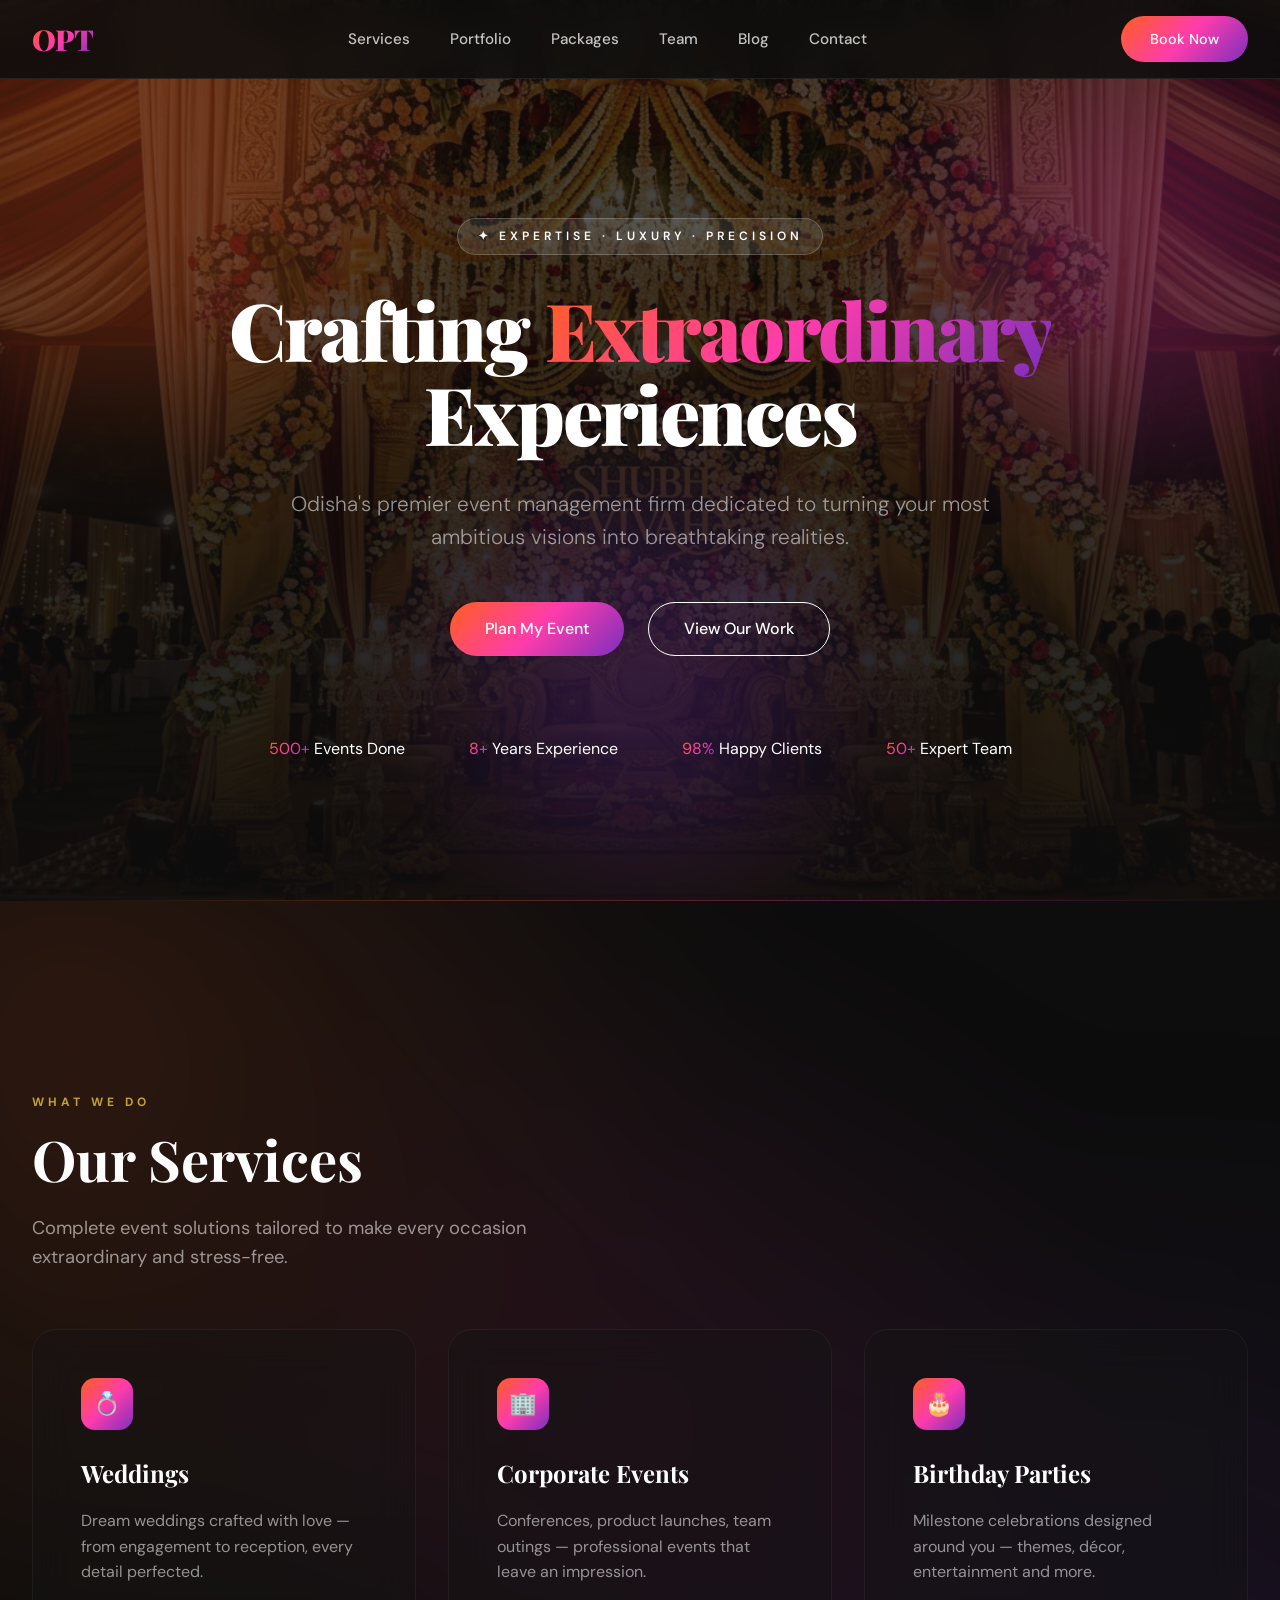
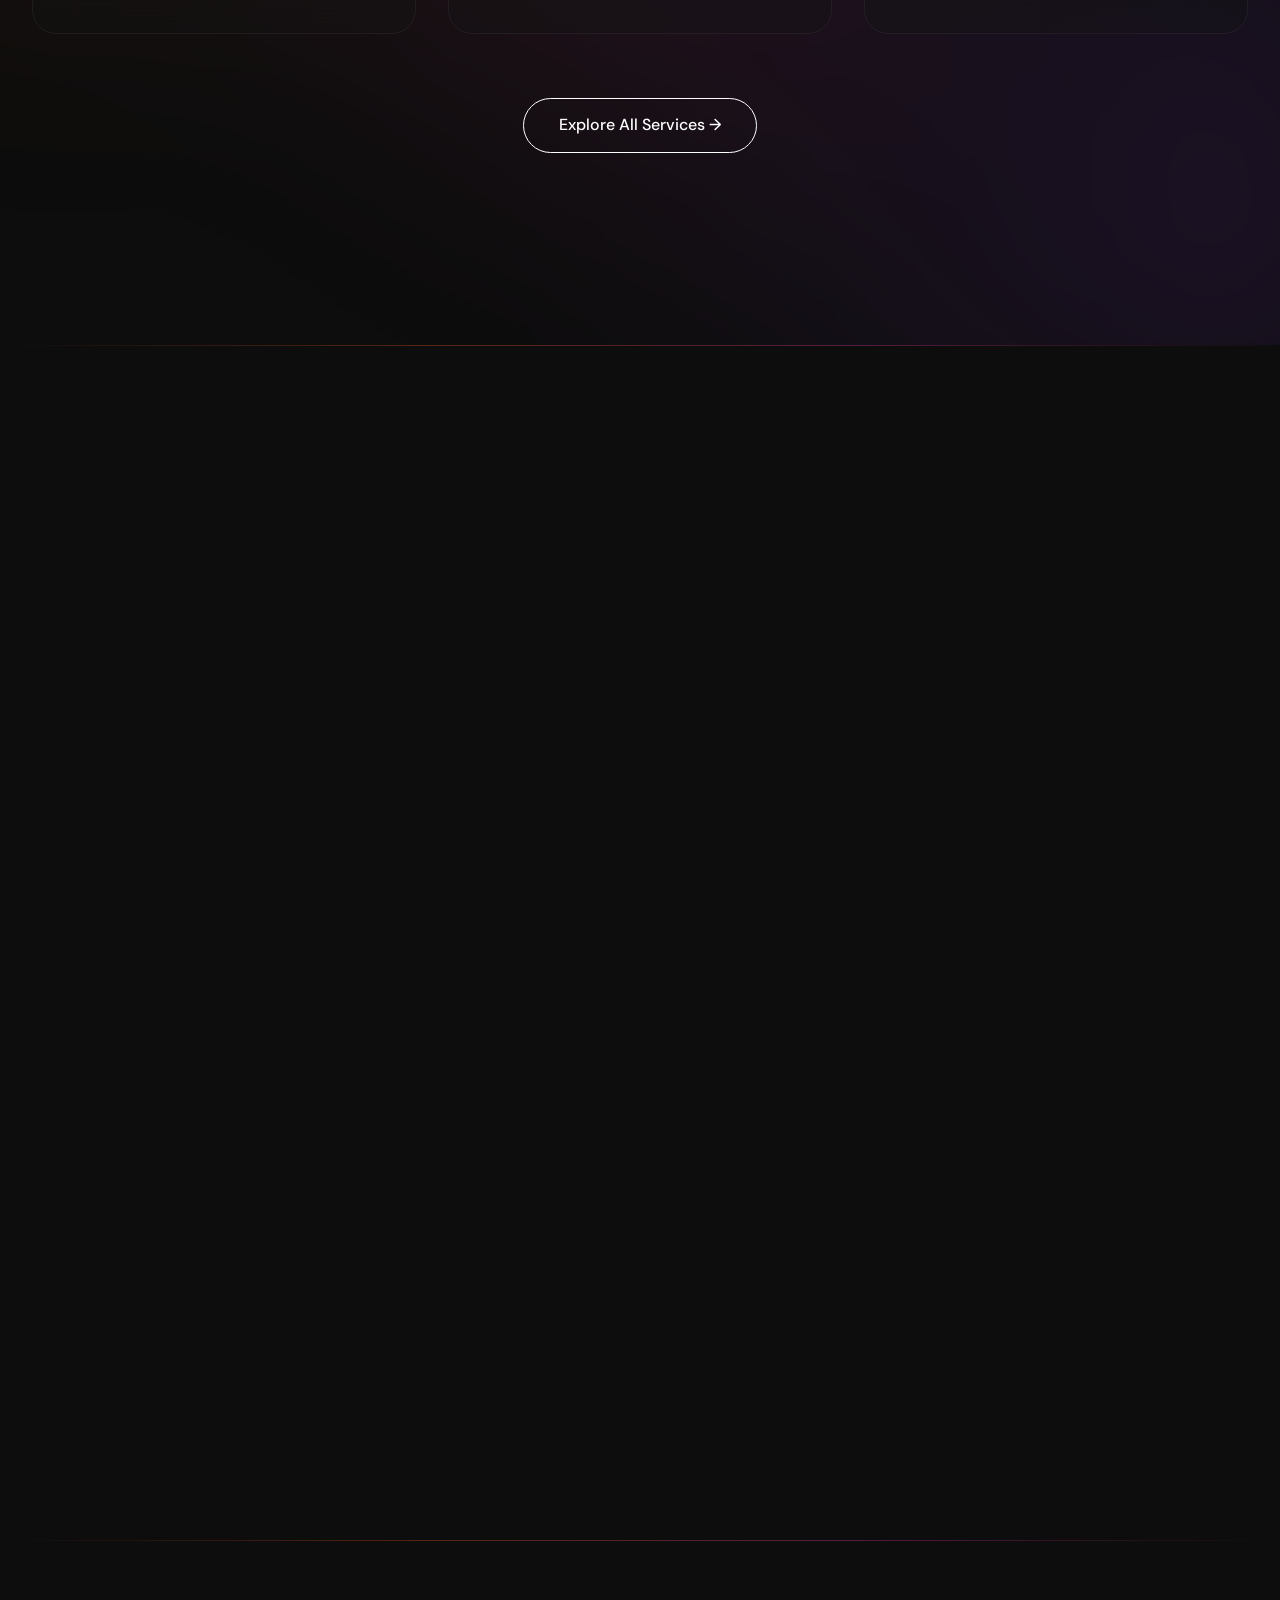
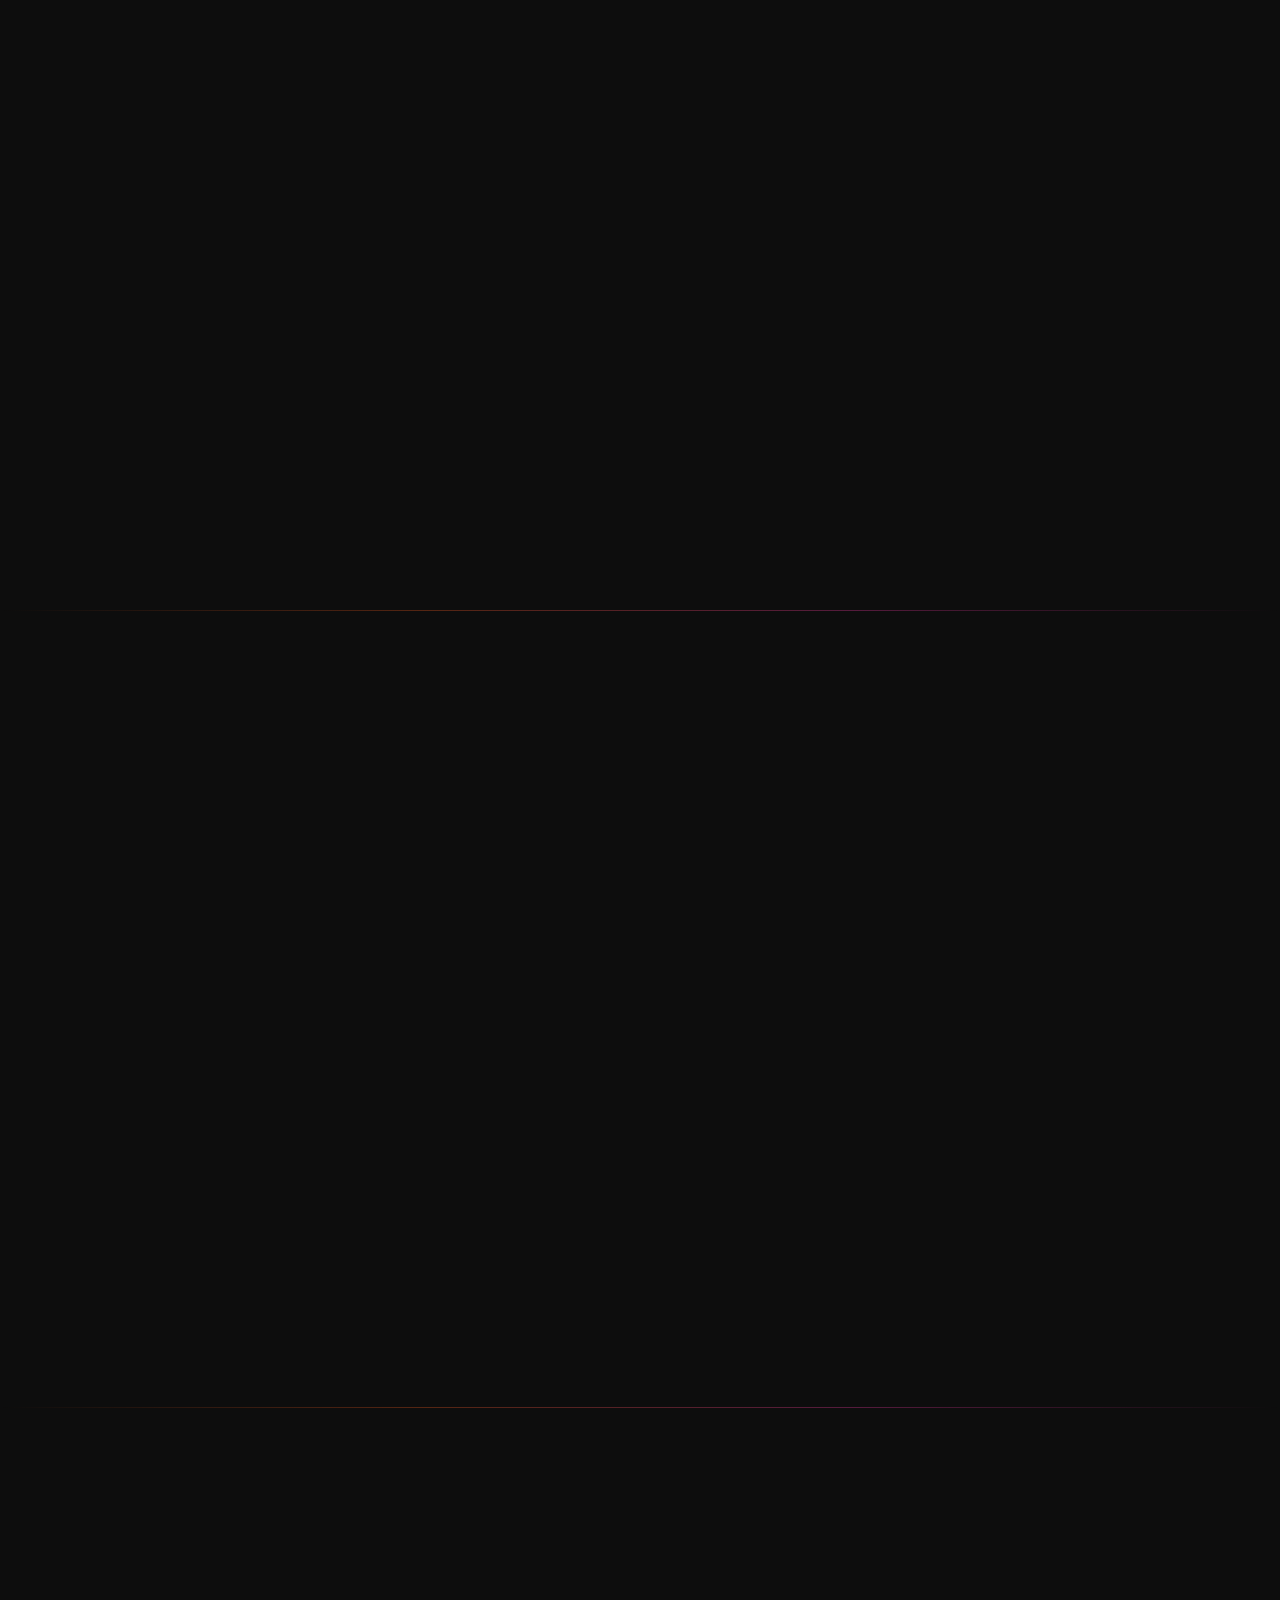
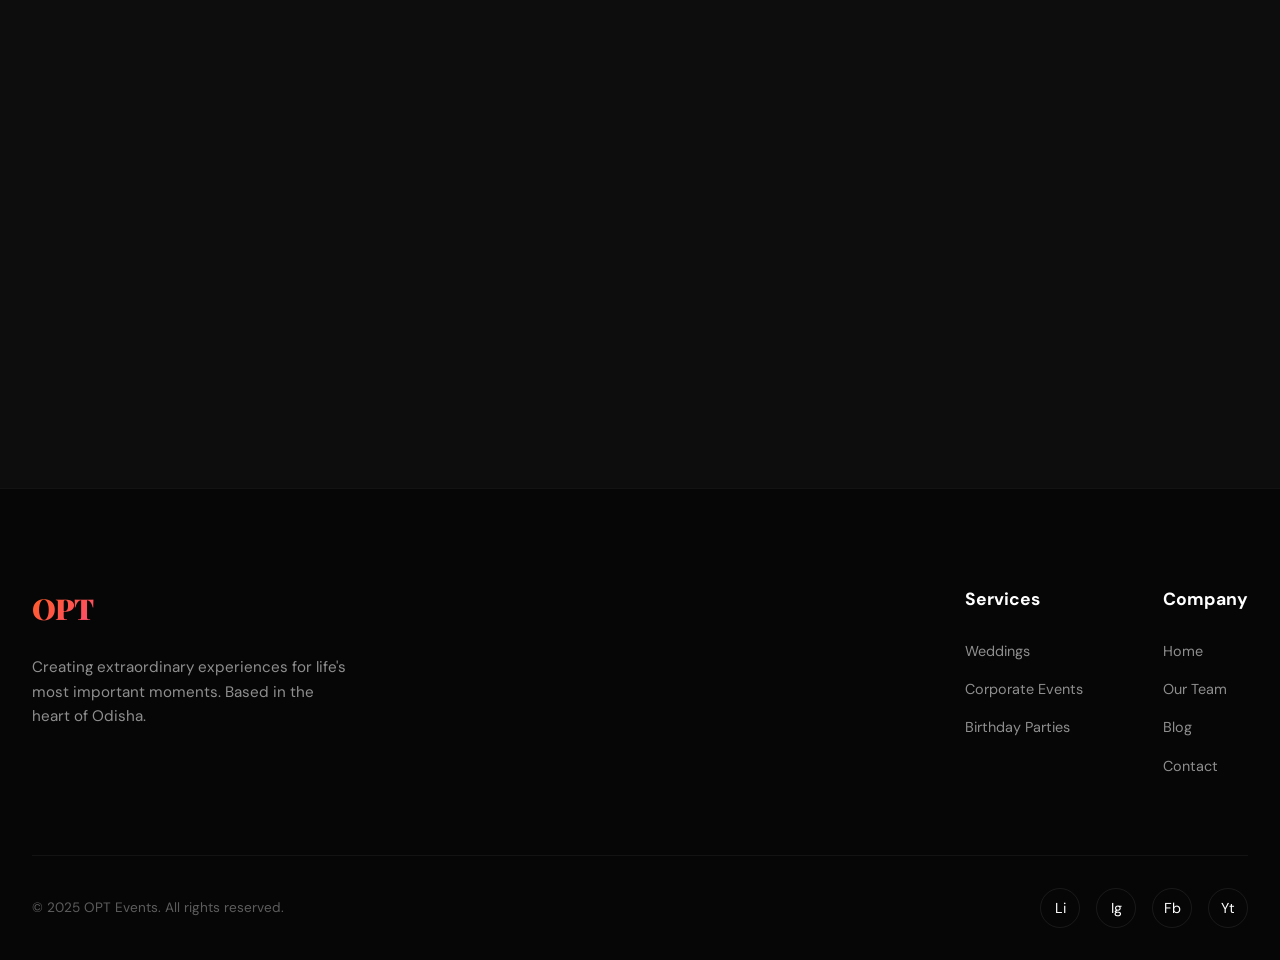
==== index.html @ 8e9a07b1 "style: clean up mobile hero background by removing blobs and heavy overlays" ====
<!DOCTYPE html>
<html lang="en">
<head>
    <meta charset="UTF-8">
    <meta name="viewport" content="width=device-width, initial-scale=1.0">
    <title>OPT Events | Odisha's Premier Event Management Company</title>
    <meta name="description" content="OPT Events - We Create Unforgettable Moments. Premium event planning and management services in Bhubaneswar, Odisha for Weddings, Corporate Events, Birthdays, and more.">
    
    <!-- Google Fonts -->
    <link rel="preconnect" href="https://fonts.googleapis.com">
    <link rel="preconnect" href="https://fonts.gstatic.com" crossorigin>
    <link href="https://fonts.googleapis.com/css2?family=DM+Sans:ital,opsz,wght@0,9..40,300;0,9..40,400;0,9..40,500;0,9..40,600;1,9..40,400&family=Playfair+Display:ital,wght@0,700;0,900;1,700&display=swap" rel="stylesheet">
    
    <!-- Global Styles -->
    <link rel="stylesheet" href="style.css?v=5">
</head>
<body>

    <!-- STICKY NAVIGATION -->
    <nav id="navbar">
        <div class="container">
            <a href="index.html" class="logo gradient-text">OPT</a>
            <ul class="nav-links">
                <li><a href="services.html">Services</a></li>
                <li><a href="portfolio.html">Portfolio</a></li>
                <li><a href="packages.html">Packages</a></li>
                <li><a href="#team">Team</a></li>
                <li><a href="blog.html">Blog</a></li>
                <li><a href="contact.html">Contact</a></li>
            </ul>
            <a href="contact.html" class="btn btn-primary nav-btn-desktop" style="padding: 0.7rem 1.8rem; font-size: 0.9rem;">Book Now</a>
            <button class="mobile-menu-btn" aria-label="Toggle Menu">
                <span></span>
                <span></span>
                <span></span>
            </button>
        </div>
    </nav>

    <!-- HERO SECTION -->
    <section id="hero">
        <!-- Luxury CSS Crossfade Slides -->
        <div class="hero-slides">
            <div class="slide slide-1 active"></div>
            <div class="slide slide-2"></div>
            <div class="slide slide-3"></div>
            <div class="slide slide-4"></div>
        </div>

        <div class="hero-blobs">
            <div class="blob blob-1"></div>
            <div class="blob blob-2"></div>
            <div class="blob blob-3"></div>
        </div>
        <div class="container" style="position: relative; z-index: 5;">
            <div class="hero-content">
                <span class="hero-badge" style="letter-spacing: 4px;">✦ EXPERTISE · LUXURY · PRECISION</span>
                <h1 style="font-size: clamp(3rem, 8vw, 5rem); letter-spacing: -2px;">Crafting <span class="gradient-text">Extraordinary</span> Experiences</h1>
                <p style="font-size: 1.3rem; max-width: 700px;">Odisha's premier event management firm dedicated to turning your most ambitious visions into breathtaking realities.</p>
                <div class="hero-btns">
                    <a href="contact.html" class="btn btn-primary">Plan My Event</a>
                    <a href="portfolio.html" class="btn btn-outline">View Our Work</a>
                </div>
                <div class="stats-grid">
                    <div class="stat-item">
                        <span class="stat-num gradient-text">500+</span>
                        <span class="stat-label">Events Done</span>
                    </div>
                    <div class="stat-item">
                        <span class="stat-num gradient-text">8+</span>
                        <span class="stat-label">Years Experience</span>
                    </div>
                    <div class="stat-item">
                        <span class="stat-num gradient-text">98%</span>
                        <span class="stat-label">Happy Clients</span>
                    </div>
                    <div class="stat-item">
                        <span class="stat-num gradient-text">50+</span>
                        <span class="stat-label">Expert Team</span>
                    </div>
                </div>
            </div>
        </div>
    </section>

    <div class="divider"></div>

    <!-- SERVICES SUMMARY -->
    <section id="services">
        <div class="services-motion-bg"></div>
        <div class="container">
            <span class="section-tag">What We Do</span>
            <h2 class="section-title">Our Services</h2>
            <p class="section-desc">Complete event solutions tailored to make every occasion extraordinary and stress-free.</p>
            
            <div class="services-grid">
                <div class="card service-card">
                    <div class="service-icon">💍</div>
                    <h3>Weddings</h3>
                    <p>Dream weddings crafted with love — from engagement to reception, every detail perfected.</p>
                </div>
                <div class="card service-card">
                    <div class="service-icon">🏢</div>
                    <h3>Corporate Events</h3>
                    <p>Conferences, product launches, team outings — professional events that leave an impression.</p>
                </div>
                <div class="card service-card">
                    <div class="service-icon">🎂</div>
                    <h3>Birthday Parties</h3>
                    <p>Milestone celebrations designed around you — themes, décor, entertainment and more.</p>
                </div>
            </div>
            <div style="text-align: center; margin-top: 4rem;">
                <a href="services.html" class="btn btn-outline">Explore All Services →</a>
            </div>
        </div>
    </section>

    <div class="divider"></div>

    <!-- PORTFOLIO SUMMARY -->
    <section id="portfolio">
        <div class="container">
            <span class="section-tag">Our Work</span>
            <h2 class="section-title">Recent Events</h2>
            <p class="section-desc">A glimpse into the extraordinary experiences we've created for our clients across Odisha.</p>

            <div class="portfolio-grid">
                <div class="portfolio-card wide p-orange">
                    <div class="portfolio-bg"></div>
                    <span class="portfolio-label">The Sharma Wedding · Bhubaneswar</span>
                </div>
                <div class="portfolio-card p-purple">
                    <div class="portfolio-bg"></div>
                    <span class="portfolio-label">TechSummit 2024</span>
                </div>
                <div class="portfolio-card p-yellow">
                    <div class="portfolio-bg"></div>
                    <span class="portfolio-label">Royal 50th Birthday</span>
                </div>
            </div>
            <div style="text-align: center; margin-top: 4rem;">
                <a href="portfolio.html" class="btn btn-outline">View Full Gallery →</a>
            </div>
        </div>
    </section>

    <div class="divider"></div>

    <!-- TESTIMONIALS SECTION -->
    <section id="testimonials">
        <div class="container">
            <span class="section-tag">Happy Clients</span>
            <h2 class="section-title">What They Say</h2>
            
            <div class="testimonials-grid">
                <div class="card">
                    <div class="stars">★★★★★</div>
                    <p class="quote">"OPT Events made our wedding absolutely magical! Every detail was perfect. The team went above and beyond."</p>
                    <div class="author-box">
                        <div class="avatar" style="background: linear-gradient(135deg, #FF5F1F, #FF3CAC);">PS</div>
                        <div class="author-info">
                            <h4>Priya Sharma</h4>
                            <span>Wedding · Bhubaneswar</span>
                        </div>
                    </div>
                </div>
                <div class="card">
                    <div class="stars">★★★★★</div>
                    <p class="quote">"Our annual corporate conference was flawlessly managed. 500+ delegates, zero glitches. Highly professional."</p>
                    <div class="author-box">
                        <div class="avatar" style="background: linear-gradient(135deg, #7B2FBE, #FF3CAC);">RK</div>
                        <div class="author-info">
                            <h4>Rajesh Kumar</h4>
                            <span>Corporate Event · Cuttack</span>
                        </div>
                    </div>
                </div>
            </div>
        </div>
    </section>

    <div class="divider"></div>

    <!-- TEAM SECTION -->
    <section id="team">
        <div class="container">
            <span class="section-tag">Our People</span>
            <h2 class="section-title">Meet the Team</h2>
            
            <div class="team-grid">
                <div class="card team-card">
                    <img src="kamalakanta.jpg" class="team-avatar-img" alt="Kamalakanta Swain">
                    <h3>Kamalakanta Swain</h3>
                    <span class="team-role">Founder & CEO</span>
                    <p class="team-bio">Leading the vision of crafting legendary events across Odisha with unparalleled passion.</p>
                </div>
                <div class="card team-card">
                    <img src="basudev.jpg" class="team-avatar-img" alt="Basudev Swain">
                    <h3>Basudev Swain</h3>
                    <span class="team-role">Creative Director</span>
                    <p class="team-bio">Award-winning designer with a flair for transforming ordinary spaces into magnificent dreamscapes.</p>
                </div>
                <div class="card team-card">
                    <img src="prasant.jpg" class="team-avatar-img" alt="Prasant Kumar Sahoo">
                    <h3>Prasant Kumar Sahoo</h3>
                    <span class="team-role">Social Media Manager</span>
                    <p class="team-bio">Digital storyteller shaping brand identity and connecting audiences through engaging digital campaigns.</p>
                </div>
            </div>
        </div>
    </section>

    <div class="divider"></div>

    <!-- CONTACT SECTION -->
    <section id="contact">
        <div class="container">
            <div class="contact-layout">
                <div class="contact-text-col">
                    <span class="section-tag">Let's Talk</span>
                    <h2 class="section-title">Ready to Plan Your <span class="gradient-text">Dream Event?</span></h2>
                    <p class="section-desc">Tell us about your vision and we'll make it a reality. Get a free consultation today.</p>
                    
                    <div class="contact-info-list">
                        <div class="contact-item">
                            <div class="icon-box">📞</div>
                            <div class="contact-text">
                                <h5>Phone</h5>
                                <p>+91 98765 43210</p>
                            </div>
                        </div>
                        <div class="contact-item">
                            <div class="icon-box">✉️</div>
                            <div class="contact-text">
                                <h5>Email</h5>
                                <p>hello@optevents.in</p>
                            </div>
                        </div>
                    </div>
                </div>

                <div class="contact-form-col">
                    <form class="contact-form" id="mainContactForm">
                        <div class="form-row">
                            <div class="form-group">
                                <label>First Name</label>
                                <input type="text" placeholder="John" required>
                            </div>
                            <div class="form-group">
                                <label>Last Name</label>
                                <input type="text" placeholder="Doe" required>
                            </div>
                        </div>
                        <div class="form-group">
                            <label>Email Address</label>
                            <input type="email" placeholder="john@example.com" required>
                        </div>
                        <button type="submit" class="btn btn-primary btn-submit">Send Message →</button>
                    </form>
                </div>
            </div>
        </div>
    </section>

    <!-- FOOTER -->
    <footer>
        <div class="container">
            <div class="footer-top">
                <div class="footer-brand">
                    <a href="index.html" class="logo gradient-text">OPT</a>
                    <p>Creating extraordinary experiences for life's most important moments. Based in the heart of Odisha.</p>
                </div>
                <div class="footer-links-grid">
                    <div class="footer-col">
                        <h4>Services</h4>
                        <ul>
                            <li><a href="services.html">Weddings</a></li>
                            <li><a href="services.html">Corporate Events</a></li>
                            <li><a href="services.html">Birthday Parties</a></li>
                        </ul>
                    </div>
                    <div class="footer-col">
                        <h4>Company</h4>
                        <ul>
                            <li><a href="index.html">Home</a></li>
                            <li><a href="#team">Our Team</a></li>
                            <li><a href="blog.html">Blog</a></li>
                            <li><a href="contact.html">Contact</a></li>
                        </ul>
                    </div>
                </div>
            </div>
            <div class="footer-bottom">
                <p class="copyright">© 2025 OPT Events. All rights reserved.</p>
                <div class="social-links">
                    <a href="#" class="social-btn">Li</a>
                    <a href="#" class="social-btn">Ig</a>
                    <a href="#" class="social-btn">Fb</a>
                    <a href="#" class="social-btn">Yt</a>
                </div>
            </div>
        </div>
    </footer>

    <!-- CUSTOM CURSOR -->
    <div id="cursor"></div>
    <div id="cursor-follower"></div>

    <a href="contact.html" class="mobile-floating-cta">Book Now</a>

    <!-- Scripts -->
    <script src="nav.js?v=4"></script>
</body>
</html>
---- style.css ----
/* --- DESIGN SYSTEM & CSS VARIABLES --- */
:root {
    --primary-gradient: linear-gradient(135deg, #FF5F1F, #FF3CAC, #7B2FBE);
    --bg-dark: #0D0D0D;
    --surface-1: #111111;
    --surface-2: #0A0A0A;
    --surface-3: #161616;
    --text-primary: #FFFFFF;
    --text-muted: rgba(255, 255, 255, 0.55);
    --text-dim: rgba(255, 255, 255, 0.35);
    --accent-yellow: #FFD000;
    --accent-orange: #FF5F1F;
    --border-subtle: rgba(255, 255, 255, 0.08);
    --nav-bg: rgba(13, 13, 13, 0.85);
    --transition-smooth: all 0.4s cubic-bezier(0.165, 0.84, 0.44, 1);
    --glow-shadow: 0 12px 30px rgba(255, 95, 31, 0.4);
    --luxury-gold: #D4AF37;
}

/* --- LUXURY CURSOR --- */
#cursor {
    width: 20px;
    height: 20px;
    background: white;
    border-radius: 50%;
    position: fixed;
    pointer-events: none;
    z-index: 9999;
    mix-blend-mode: difference;
    transition: transform 0.1s ease;
    display: none;
}

#cursor-follower {
    width: 40px;
    height: 40px;
    border: 1px solid rgba(255, 255, 255, 0.3);
    border-radius: 50%;
    position: fixed;
    pointer-events: none;
    z-index: 9998;
    transition: transform 0.15s ease, width 0.3s ease, height 0.3s ease;
    display: none;
}

@media (hover: hover) {
    #cursor, #cursor-follower { display: block; }
}

/* --- GLOBAL STYLES --- */
* {
    margin: 0;
    padding: 0;
    box-sizing: border-box;
}

html {
    scroll-behavior: smooth;
    font-size: 16px;
    color-scheme: dark;
}

body {
    background-color: var(--bg-dark);
    color: var(--text-primary);
    font-family: 'DM Sans', sans-serif;
    font-weight: 400;
    line-height: 1.6;
    overflow-x: hidden;
    -webkit-font-smoothing: antialiased;
}

h1, h2, h3, h4, .logo {
    font-family: 'Playfair Display', serif;
    font-weight: 700;
}

a {
    text-decoration: none;
    color: inherit;
    transition: var(--transition-smooth);
}

ul {
    list-style: none;
}

button, .btn {
    cursor: pointer;
    border: none;
    outline: none;
    font-family: 'DM Sans', sans-serif;
    font-weight: 500;
    transition: var(--transition-smooth);
    display: inline-flex;
    align-items: center;
    justify-content: center;
}

.container {
    max-width: 1280px;
    margin: 0 auto;
    padding: 0 2rem;
}

/* --- REUSABLE COMPONENTS --- */
.gradient-text {
    background: var(--primary-gradient);
    -webkit-background-clip: text;
    -webkit-text-fill-color: transparent;
    background-clip: text;
}

.btn-primary {
    background: var(--primary-gradient);
    color: white;
    padding: 0.85rem 2.2rem;
    border-radius: 50px;
    font-size: 1rem;
}

.btn-primary:hover {
    transform: translateY(-3px);
    box-shadow: var(--glow-shadow);
}

.btn-outline {
    background: transparent;
    color: white;
    border: 1px solid white;
    padding: 0.85rem 2.2rem;
    border-radius: 50px;
    font-size: 1rem;
}

.btn-outline:hover {
    background: white;
    color: black;
}

.section-tag {
    color: var(--luxury-gold);
    text-transform: uppercase;
    font-size: 0.75rem;
    font-weight: 700;
    letter-spacing: 4px;
    display: block;
    margin-bottom: 1rem;
    opacity: 0.9;
}

.section-title {
    font-size: clamp(2.5rem, 5vw, 3.5rem);
    margin-bottom: 1.5rem;
    line-height: 1.1;
}

.section-desc {
    color: var(--text-muted);
    font-size: 1.15rem;
    max-width: 600px;
    margin-bottom: 3.5rem;
}

.card {
    background: rgba(20, 20, 20, 0.4);
    border: 1px solid rgba(255, 255, 255, 0.05);
    border-radius: 24px;
    padding: 3rem;
    backdrop-filter: blur(20px);
    transition: var(--transition-smooth);
    position: relative;
    overflow: hidden;
}

.card::after {
    content: '';
    position: absolute;
    top: 0; left: 0; width: 100%; height: 100%;
    background: linear-gradient(45deg, transparent, rgba(255, 255, 255, 0.03), transparent);
    transform: translateX(-100%);
    transition: 0.8s ease;
}

.card:hover {
    transform: translateY(-12px) scale(1.02);
    border-color: rgba(212, 175, 55, 0.3);
    background: rgba(20, 20, 20, 0.6);
    box-shadow: 0 40px 80px rgba(0,0,0,0.7), 0 0 30px rgba(212, 175, 55, 0.05);
}

.card:hover::after {
    transform: translateX(100%);
}

.divider {
    height: 1px;
    width: 100%;
    background: linear-gradient(90deg, transparent, #FF5F1F, #FF3CAC, transparent);
    opacity: 0.3;
}

/* --- REVEAL ANIMATIONS --- */
.reveal {
    opacity: 0;
    transform: translateY(40px) scale(0.96);
    transition: all 0.5s cubic-bezier(0.22, 1, 0.36, 1);
}

.reveal.active {
    opacity: 1;
    transform: translateY(0) scale(1);
}

.reveal-delay-1 { transition-delay: 0.1s; }
.reveal-delay-2 { transition-delay: 0.2s; }
.reveal-delay-3 { transition-delay: 0.3s; }

/* --- SECTION 1: NAVIGATION --- */
nav {
    position: fixed;
    top: 0;
    left: 0;
    width: 100%;
    z-index: 999;
    background: var(--nav-bg);
    backdrop-filter: blur(12px);
    border-bottom: 1px solid var(--border-subtle);
    padding: 1rem 0;
    transition: transform 0.4s ease;
}

nav.scroll-hide {
    transform: translateY(-100%);
}

nav .container {
    display: flex;
    justify-content: space-between;
    align-items: center;
}

.logo {
    font-size: 1.8rem;
    font-weight: 900;
    letter-spacing: -1px;
}

.nav-links {
    display: flex;
    gap: 2.5rem;
}

.nav-links a {
    color: rgba(255, 255, 255, 0.75);
    font-size: 0.95rem;
    font-weight: 500;
}

.nav-links a:hover {
    color: white;
}

/* --- SECTION 2: HERO --- */
#hero {
    min-height: 100vh;
    display: flex;
    align-items: center;
    justify-content: center;
    text-align: center;
    position: relative;
    padding-top: 5rem;
    overflow: hidden;
    background-color: var(--bg-dark);
}

.hero-slides {
    position: absolute;
    top: 0; left: 0;
    width: 100%; height: 100%;
    z-index: 1;
    overflow: hidden;
}

.hero-slides .slide {
    position: absolute;
    top: 0; left: 0; width: 100%; height: 100%;
    background-size: cover;
    background-position: center;
    opacity: 0;
    visibility: hidden;
    transform: scale(1.15); /* Start slightly zoomed in */
    transition: opacity 2s ease-in-out, transform 8s ease-out, visibility 2s;
}

.hero-slides .slide.active {
    opacity: 1;
    visibility: visible;
    transform: scale(1); /* Smooth slow zoom out */
}

/* Luxury dark overlay to make text pop */
.hero-slides .slide::after {
    content: '';
    position: absolute;
    top: 0; left: 0; width: 100%; height: 100%;
    background: linear-gradient(to bottom, rgba(7, 7, 7, 0.7), rgba(13, 13, 13, 0.95));
}

.slide-1 { background-image: url('wedding_bhubaneswar_1776575552928.png'); }
.slide-2 { background-image: url('corporate_event_1776575571439.png'); }
.slide-3 { background-image: url('birthday_party_1776575636594.png'); }
.slide-4 { background-image: url('concert_odisha_1776575612353.png'); }

.hero-blobs {
    position: absolute;
    top: 0;
    left: 0;
    width: 100%;
    height: 100%;
    z-index: 2;
}

.blob {
    position: absolute;
    border-radius: 50%;
    filter: blur(80px);
    opacity: 0.25;
    animation: float 10s infinite ease-in-out;
}

.blob-1 {
    width: 500px;
    height: 500px;
    background: #FF5F1F;
    top: -10%;
    left: -10%;
    animation-duration: 8s;
}

.blob-2 {
    width: 400px;
    height: 400px;
    background: #FF3CAC;
    top: 5%;
    right: -5%;
    animation-duration: 10s;
}

.blob-3 {
    width: 350px;
    height: 350px;
    background: #7B2FBE;
    bottom: 5%;
    left: 50%;
    transform: translateX(-50%);
    animation-duration: 12s;
    animation-direction: reverse;
}

@keyframes float {
    0%, 100% { transform: translateY(0) scale(1); }
    50% { transform: translateY(-30px) scale(1.05); }
}

.hero-badge {
    display: inline-flex;
    align-items: center;
    padding: 0.5rem 1.2rem;
    background: rgba(255, 255, 255, 0.1);
    border: 1px solid rgba(255, 255, 255, 0.2);
    border-radius: 50px;
    font-size: 0.75rem;
    font-weight: 600;
    letter-spacing: 1px;
    text-transform: uppercase;
    margin-bottom: 2rem;
}

.hero-content h1 {
    font-size: clamp(3rem, 8vw, 6rem);
    font-weight: 900;
    line-height: 1.05;
    margin-bottom: 2rem;
}

.hero-content p {
    font-size: 1.25rem;
    color: var(--text-muted);
    max-width: 700px;
    margin: 0 auto 3rem;
    font-weight: 300;
}

.hero-btns {
    display: flex;
    gap: 1.5rem;
    justify-content: center;
    margin-bottom: 5rem;
}

.stats-grid {
    display: flex;
    justify-content: center;
    gap: 4rem;
    flex-wrap: wrap;
}

/* --- SECTION 3: SERVICES --- */
#services {
    position: relative;
    padding: 12rem 0;
    background-color: #0d0d0d;
    overflow: hidden;
}

.services-motion-bg {
    position: absolute;
    top: -10%;
    left: -10%;
    width: 120%;
    height: 120%;
    z-index: 0;
    background: 
        radial-gradient(circle at 10% 20%, rgba(255, 95, 31, 0.15) 0%, transparent 40%),
        radial-gradient(circle at 90% 80%, rgba(123, 47, 190, 0.15) 0%, transparent 40%),
        radial-gradient(circle at 50% 50%, rgba(255, 60, 172, 0.1) 0%, transparent 50%);
    filter: blur(100px);
    animation: meshFlow 20s infinite alternate ease-in-out;
}

@keyframes meshFlow {
    0% { transform: translate(0, 0) rotate(0deg); }
    50% { transform: translate(5%, 5%) rotate(5deg); }
    100% { transform: translate(-5%, 10%) rotate(-5deg); }
}

#services .container {
    position: relative;
    z-index: 2;
}

.services-grid {
    display: grid;
    grid-template-columns: repeat(auto-fit, minmax(280px, 1fr));
    gap: 2rem;
}

.service-icon {
    width: 52px;
    height: 52px;
    background: var(--primary-gradient);
    border-radius: 14px;
    display: flex;
    align-items: center;
    justify-content: center;
    margin-bottom: 1.5rem;
    font-size: 1.4rem;
}

.service-card h3 {
    font-size: 1.5rem;
    margin-bottom: 1rem;
}

.service-card p {
    color: var(--text-muted);
}

/* --- SECTION 4: PORTFOLIO --- */
#portfolio {
    padding: 8rem 0;
}

.portfolio-grid {
    display: grid;
    grid-template-columns: repeat(3, 1fr);
    grid-auto-rows: minmax(280px, auto);
    gap: 1.5rem;
}

.portfolio-card {
    position: relative;
    border-radius: 16px;
    overflow: hidden;
    display: flex;
    flex-direction: column;
    justify-content: flex-end;
    padding: 1.5rem;
}

.portfolio-card.wide { grid-column: span 2; }
.portfolio-card.tall { grid-row: span 2; }

.portfolio-bg {
    position: absolute;
    top: 0;
    left: 0;
    width: 100%;
    height: 100%;
    z-index: -1;
    background-size: cover;
    background-position: center;
    transition: var(--transition-smooth);
}

.portfolio-card:hover .portfolio-bg {
    transform: scale(1.1);
}

.p-orange { background-image: url('wedding_bhubaneswar_1776575552928.png'); }
.p-purple { background-image: url('corporate_event_1776575571439.png'); }
.p-yellow { background-image: url('birthday_party_1776575636594.png'); }
.p-pink { background-image: url('concert_odisha_1776575612353.png'); }
.p-mixed { background-image: url('wedding_bhubaneswar_1776575552928.png'); filter: hue-rotate(45deg); }

.portfolio-label {
    background: rgba(0, 0, 0, 0.4);
    backdrop-filter: blur(10px);
    border: 1px solid rgba(255, 255, 255, 0.2);
    padding: 0.6rem 1.2rem;
    border-radius: 50px;
    font-size: 0.85rem;
    font-weight: 500;
    width: fit-content;
    z-index: 2;
}

/* --- SECTION 5: PACKAGES --- */
#packages {
    background-color: var(--surface-2);
    padding: 8rem 0;
}

.pricing-grid {
    display: grid;
    grid-template-columns: repeat(auto-fit, minmax(280px, 1fr));
    gap: 2.5rem;
    align-items: stretch;
}

.price-card {
    display: flex;
    flex-direction: column;
    padding: 3.5rem 2.5rem;
}

.price-card.featured {
    border: 1px solid var(--accent-orange);
    box-shadow: 0 0 40px rgba(255, 95, 31, 0.1);
    position: relative;
}

.popular-badge {
    position: absolute;
    top: -15px;
    left: 50%;
    transform: translateX(-50%);
    background: var(--primary-gradient);
    padding: 0.4rem 1.2rem;
    border-radius: 50px;
    font-size: 0.75rem;
    font-weight: 700;
    text-transform: uppercase;
}

.price-name {
    font-size: 1.2rem;
    font-weight: 600;
    margin-bottom: 0.5rem;
}

.price-val {
    font-size: 2.8rem;
    font-weight: 900;
    margin-bottom: 2rem;
}

.price-features {
    margin-bottom: 3rem;
    flex-grow: 1;
}

.price-features li {
    margin-bottom: 1rem;
    font-size: 0.95rem;
    color: var(--text-muted);
    display: flex;
    align-items: flex-start;
    gap: 0.75rem;
}

.price-features li::before {
    content: "•";
    color: var(--accent-orange);
    font-size: 1.5rem;
    line-height: 1;
}

/* --- SECTION 6: TESTIMONIALS --- */
#testimonials {
    background-color: var(--surface-1);
    padding: 8rem 0;
}

.testimonials-grid {
    display: grid;
    grid-template-columns: repeat(auto-fit, minmax(280px, 1fr));
    gap: 2rem;
}

.stars {
    color: var(--accent-yellow);
    margin-bottom: 1.5rem;
    font-size: 1.2rem;
}

.quote {
    font-style: italic;
    color: var(--text-muted);
    font-size: 1.1rem;
    margin-bottom: 2rem;
}

.author-box {
    display: flex;
    align-items: center;
    gap: 1rem;
}

.avatar {
    width: 48px;
    height: 48px;
    border-radius: 50%;
    background: var(--primary-gradient);
    display: flex;
    align-items: center;
    justify-content: center;
    font-weight: 600;
    font-size: 0.9rem;
}

.author-info h4 {
    font-size: 1rem;
    font-family: 'DM Sans', sans-serif;
}

.author-info span {
    font-size: 0.8rem;
    color: var(--text-dim);
}

/* --- SECTION 7: TEAM --- */
#team {
    padding: 8rem 0;
}

.team-grid {
    display: grid;
    grid-template-columns: repeat(auto-fit, minmax(240px, 1fr));
    gap: 2rem;
}

.team-card {
    text-align: center;
    padding: 3rem 2rem;
}

.team-avatar {
    width: 100px;
    height: 100px;
    border-radius: 50%;
    margin: 0 auto 1.5rem;
    display: flex;
    align-items: center;
    justify-content: center;
    font-size: 1.8rem;
    font-weight: 700;
    color: white;
    background: var(--primary-gradient);
}

.team-avatar-img {
    width: 150px;
    height: 150px;
    border-radius: 50%;
    margin: 0 auto 1.5rem;
    display: block;
    object-fit: cover;
    border: 3px solid var(--luxury-gold);
    box-shadow: 0 15px 35px rgba(212, 175, 55, 0.2);
    padding: 4px;
    background: var(--surface-1);
    transition: var(--transition-smooth);
}

.team-card:hover .team-avatar-img {
    transform: scale(1.05) translateY(-5px);
    box-shadow: 0 20px 45px rgba(212, 175, 55, 0.4);
}

.team-card h3 {
    font-size: 1.4rem;
    margin-bottom: 0.25rem;
}

.team-role {
    color: var(--accent-orange);
    font-size: 0.85rem;
    font-weight: 600;
    text-transform: uppercase;
    margin-bottom: 1rem;
    display: block;
}

.team-bio {
    font-size: 0.9rem;
    color: var(--text-muted);
}

/* --- SECTION 8: BLOG --- */
#blog {
    background-color: var(--surface-2);
    padding: 8rem 0;
}

.blog-grid {
    display: grid;
    grid-template-columns: repeat(auto-fit, minmax(280px, 1fr));
    gap: 2rem;
}

.blog-card {
    padding: 0;
    overflow: hidden;
}

.blog-img {
    height: 200px;
    width: 100%;
    background-size: cover;
    background-position: center;
}

.blog-img.wedding { background-image: url('wedding_bhubaneswar_1776575552928.png'); }
.blog-img.corporate { background-image: url('corporate_event_1776575571439.png'); }
.blog-img.decor { background-image: url('birthday_party_1776575636594.png'); }

.blog-content {
    padding: 2rem;
}

.blog-category {
    color: var(--accent-orange);
    font-size: 0.75rem;
    font-weight: 700;
    text-transform: uppercase;
    margin-bottom: 0.75rem;
    display: block;
}

.blog-content h3 {
    font-size: 1.4rem;
    margin-bottom: 1rem;
    line-height: 1.3;
}

.blog-content p {
    color: var(--text-muted);
    font-size: 0.95rem;
    margin-bottom: 1.5rem;
}

.blog-date {
    font-size: 0.8rem;
    color: var(--text-dim);
}

/* --- SECTION 9: CONTACT --- */
#contact {
    background-color: var(--surface-1);
    padding: 8rem 0;
}

.contact-layout {
    display: grid;
    grid-template-columns: 1fr 1fr;
    gap: 5rem;
}

.contact-info-list {
    margin-top: 3rem;
    display: flex;
    flex-direction: column;
    gap: 1.5rem;
}

.contact-item {
    display: flex;
    align-items: center;
    gap: 1.5rem;
}

.icon-box {
    width: 44px;
    height: 44px;
    border-radius: 10px;
    background: rgba(255, 95, 31, 0.1);
    display: flex;
    align-items: center;
    justify-content: center;
    color: var(--accent-orange);
    font-size: 1.2rem;
    flex-shrink: 0;
}

.contact-text h5 {
    font-size: 0.8rem;
    color: var(--text-dim);
    text-transform: uppercase;
    font-family: 'DM Sans', sans-serif;
    margin-bottom: 0.2rem;
}

.contact-text p {
    font-size: 1.1rem;
    font-weight: 500;
}

.contact-form {
    background: rgba(255, 255, 255, 0.02);
    border: 1px solid var(--border-subtle);
    border-radius: 20px;
    padding: 3rem;
}

.form-row {
    display: grid;
    grid-template-columns: 1fr 1fr;
    gap: 1.5rem;
    margin-bottom: 1.5rem;
}

.form-group {
    margin-bottom: 1.5rem;
}

.form-group label {
    display: block;
    font-size: 0.85rem;
    color: var(--text-muted);
    margin-bottom: 0.5rem;
}

input, select, textarea {
    width: 100%;
    background: rgba(255, 255, 255, 0.05);
    border: 1px solid var(--border-subtle);
    padding: 1rem 1.2rem;
    border-radius: 12px;
    color: white;
    font-family: 'DM Sans', sans-serif;
    font-size: 0.95rem;
    transition: var(--transition-smooth);
}

input:focus, select:focus, textarea:focus {
    outline: none;
    border-color: var(--accent-orange);
    background: rgba(255, 95, 31, 0.05);
}

textarea { resize: vertical; }

select option {
    background-color: var(--surface-1);
    color: var(--text-primary);
}
.btn-submit {
    width: 100%;
    margin-top: 1rem;
    padding: 1.2rem;
    font-weight: 600;
    font-size: 1.1rem;
}

/* --- SECTION 10: FOOTER --- */
footer {
    background-color: #060606;
    padding: 6rem 0 2rem;
    border-top: 1px solid rgba(255, 255, 255, 0.05);
}

.footer-top {
    display: flex;
    justify-content: space-between;
    gap: 4rem;
    padding-bottom: 4rem;
}

.footer-brand {
    max-width: 320px;
}

.footer-brand .logo {
    margin-bottom: 1.5rem;
    display: block;
}

.footer-brand p {
    color: var(--text-muted);
    font-size: 0.95rem;
}

.footer-links-grid {
    display: flex;
    gap: 5rem;
}

.footer-col h4 {
    font-size: 1.1rem;
    margin-bottom: 1.5rem;
    font-family: 'DM Sans', sans-serif;
}

.footer-col ul li {
    margin-bottom: 0.8rem;
}

.footer-col ul li a {
    color: var(--text-muted);
    font-size: 0.9rem;
}

.footer-col ul li a:hover {
    color: white;
    padding-left: 5px;
}

.footer-bottom {
    border-top: 1px solid rgba(255, 255, 255, 0.05);
    padding-top: 2rem;
    display: flex;
    justify-content: space-between;
    align-items: center;
}

.copyright {
    color: var(--text-dim);
    font-size: 0.85rem;
}

.social-links {
    display: flex;
    gap: 1rem;
}

.social-btn {
    width: 40px;
    height: 40px;
    border-radius: 50%;
    border: 1px solid var(--border-subtle);
    display: flex;
    align-items: center;
    justify-content: center;
    font-size: 0.9rem;
    color: white;
}

.social-btn:hover {
    background: var(--accent-orange);
    border-color: var(--accent-orange);
    transform: translateY(-3px);
}

.mobile-floating-cta {
    display: none;
}

/* --- MOBILE MENU --- */
.mobile-menu-btn {
    display: none;
    flex-direction: column;
    justify-content: space-between;
    width: 30px;
    height: 21px;
    background: transparent;
    border: none;
    cursor: pointer;
    z-index: 1000;
}

.mobile-menu-btn span {
    display: block;
    width: 100%;
    height: 3px;
    background-color: white;
    border-radius: 3px;
    transition: var(--transition-smooth);
}

.mobile-menu-btn.active span:nth-child(1) {
    transform: translateY(9px) rotate(45deg);
}
.mobile-menu-btn.active span:nth-child(2) {
    opacity: 0;
}
.mobile-menu-btn.active span:nth-child(3) {
    transform: translateY(-9px) rotate(-45deg);
}

/* --- MOBILE RESPONSIVENESS --- */
@media (max-width: 1024px) {
    .nav-links { gap: 1.5rem; }
    .contact-layout { grid-template-columns: 1fr; gap: 4rem; }
    .footer-top { flex-direction: column; }
    .footer-links-grid { gap: 3rem; flex-wrap: wrap; }
}

@media (max-width: 768px) {
    .mobile-menu-btn { display: flex; }
    .nav-btn-desktop { display: none; }
    nav .container { position: relative; z-index: 1000; }
    .nav-links {
        position: fixed;
        top: 0;
        right: -100%;
        width: 100%;
        height: 100vh;
        background: var(--surface-1);
        display: flex;
        flex-direction: column;
        align-items: center;
        justify-content: center;
        gap: 2rem;
        transition: var(--transition-smooth);
        z-index: 999;
    }
    .nav-links.active {
        right: 0;
    }
    .nav-links a {
        font-size: 1.5rem;
    }
    .mobile-floating-cta {
        position: fixed;
        bottom: 25px;
        left: 20px;
        right: 20px;
        z-index: 1000;
        background: var(--primary-gradient);
        color: white;
        padding: 1.1rem;
        text-align: center;
        border-radius: 50px;
        font-weight: 700;
        font-size: 1.1rem;
        box-shadow: var(--glow-shadow);
        animation: pulseGlow 2s infinite;
        display: block !important;
    }
    @keyframes pulseGlow {
        0% { box-shadow: 0 0 0 0 rgba(255, 95, 31, 0.4); }
        70% { box-shadow: 0 0 0 15px rgba(255, 95, 31, 0); }
        100% { box-shadow: 0 0 0 0 rgba(255, 95, 31, 0); }
    }
    body { padding-bottom: 90px; }
    .stats-grid { gap: 2rem; justify-content: flex-start; }
    .portfolio-grid { grid-template-columns: 1fr; }
    .portfolio-card.wide { grid-column: auto; }
    
    /* Reveal Background Images clearly on Mobile */
    .hero-blobs { display: none; }
    .hero-slides .slide::after { 
        background: linear-gradient(to bottom, rgba(0,0,0,0.6) 0%, rgba(0,0,0,0.2) 20%, rgba(0,0,0,0.2) 70%, rgba(0,0,0,0.8) 100%); 
    }
    .hero-content h1, .hero-content p {
        text-shadow: 0 2px 15px rgba(0,0,0,0.8);
    }
    .form-row { grid-template-columns: 1fr; }
    .hero-btns { flex-direction: column; align-items: stretch; width: 100%; max-width: 300px; margin: 0 auto 4rem; }
    .footer-bottom { flex-direction: column; gap: 2rem; text-align: center; }
}

/* --- EXTRA REGISTRATION STYLES (KEEPING FOR CONSISTENCY IF NEEDED IN OTHER FORMS) --- */
.reg-input {
    width: 100%;
    background: #1a1a1a !important;
    border: 2px solid rgba(255, 255, 255, 0.08);
    border-radius: 16px;
    padding: 1rem 1.2rem;
    color: white !important;
    font-family: 'DM Sans', sans-serif;
    font-size: 1rem;
    transition: var(--transition-smooth);
}

.reg-input:focus {
    border-color: #FF5F1F;
    background: #222 !important;
    box-shadow: 0 0 15px rgba(255, 95, 31, 0.2);
}
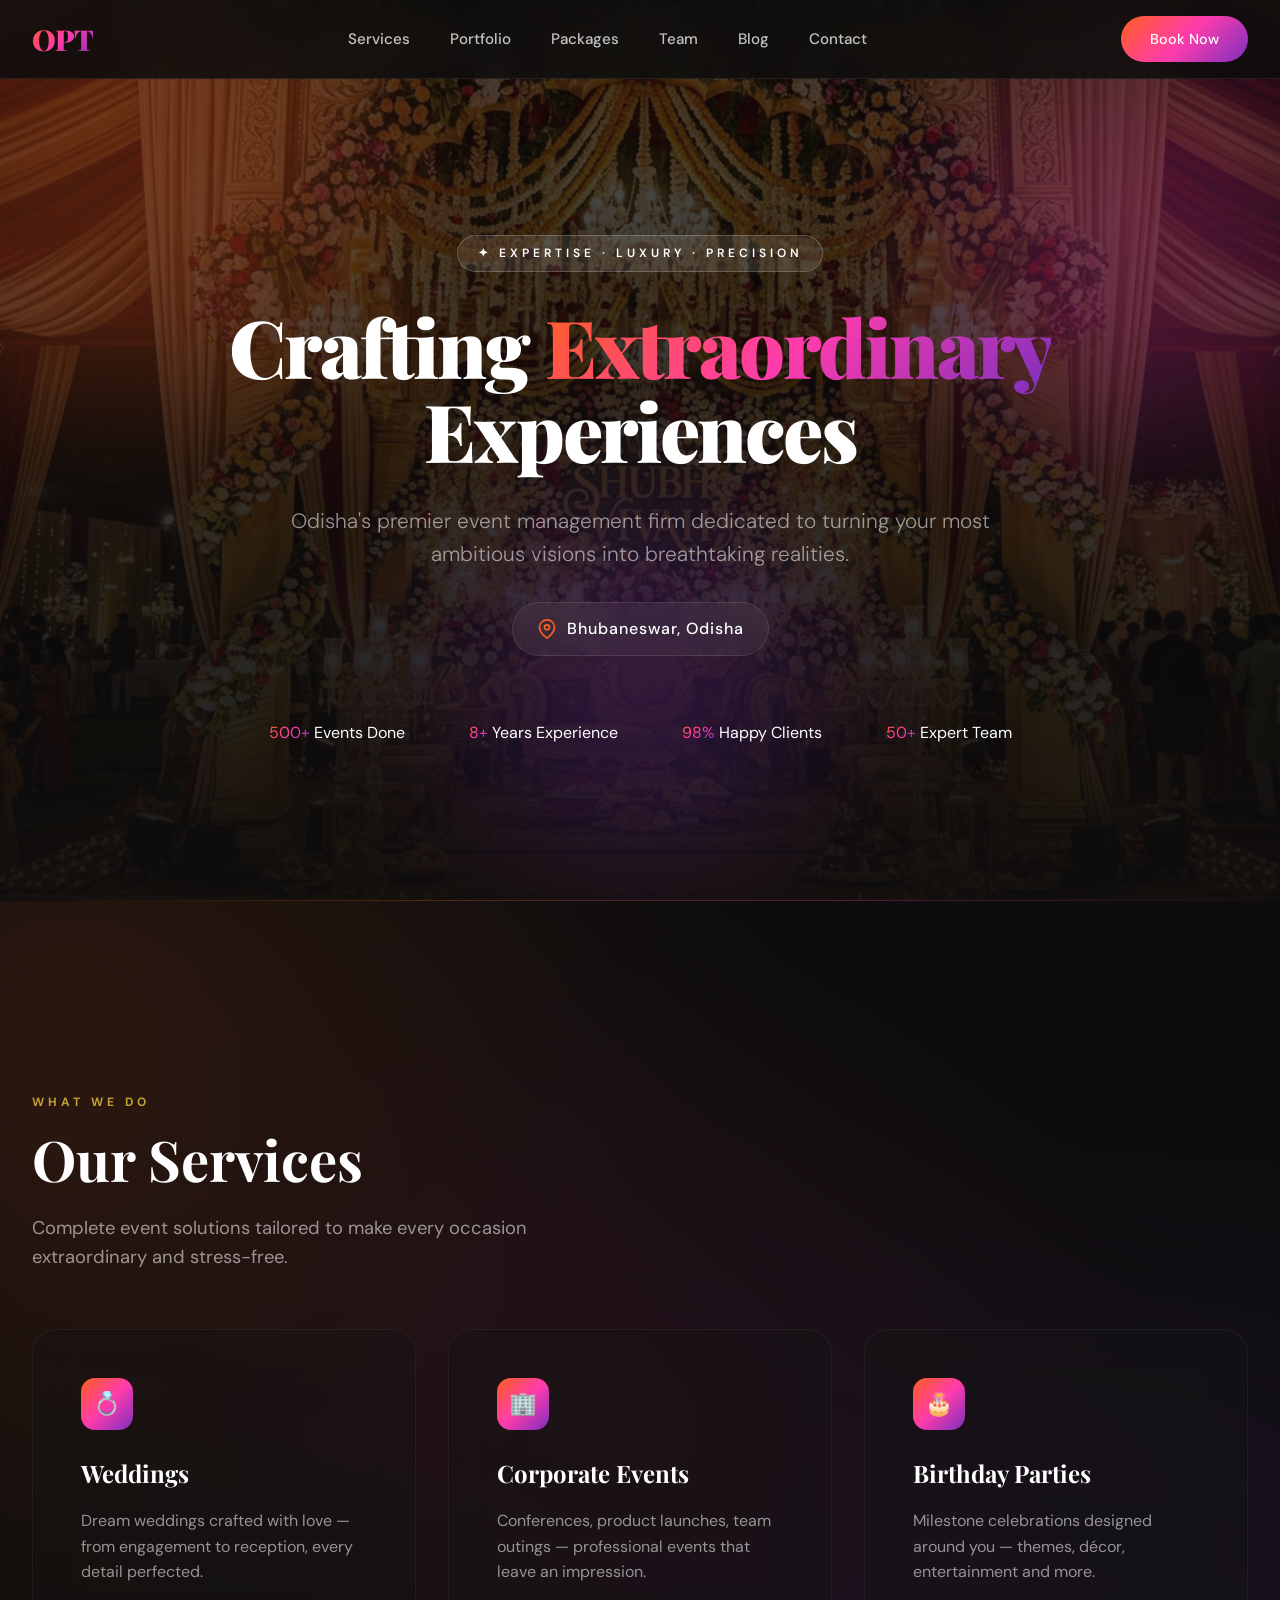
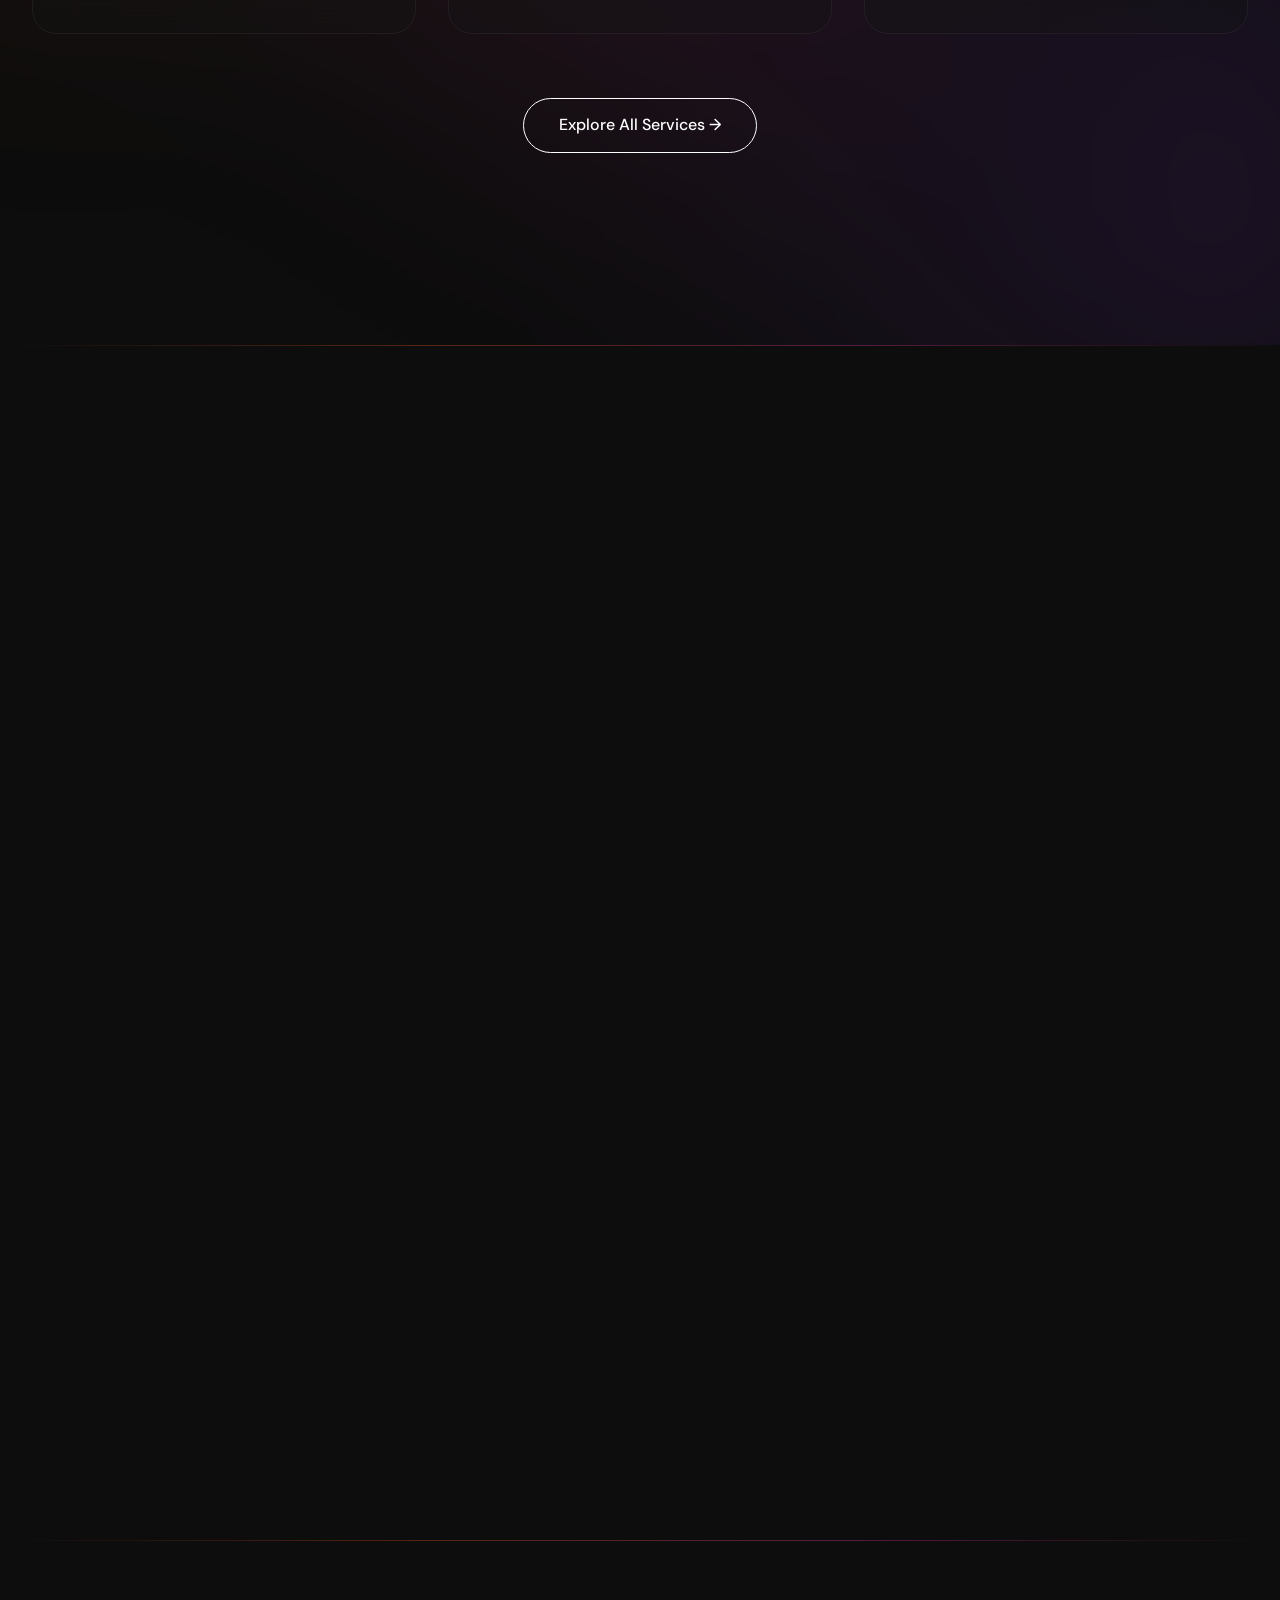
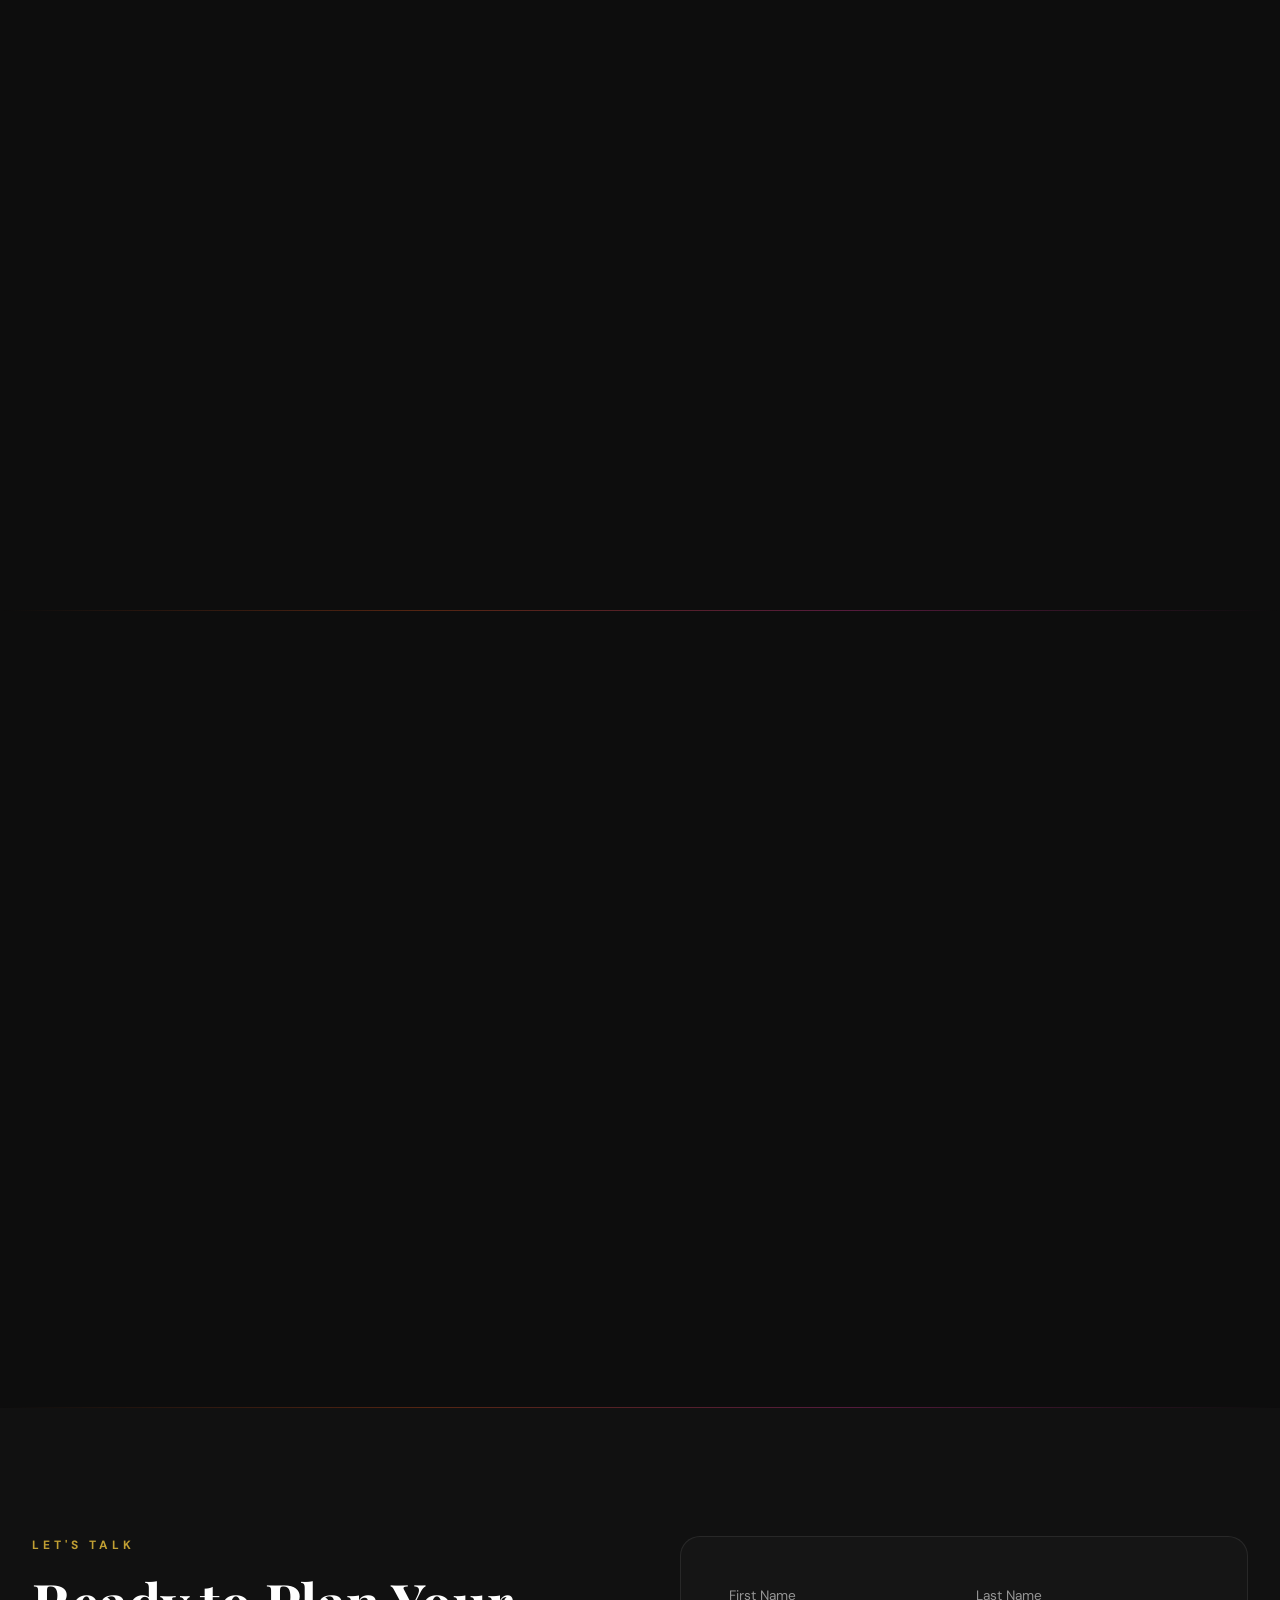
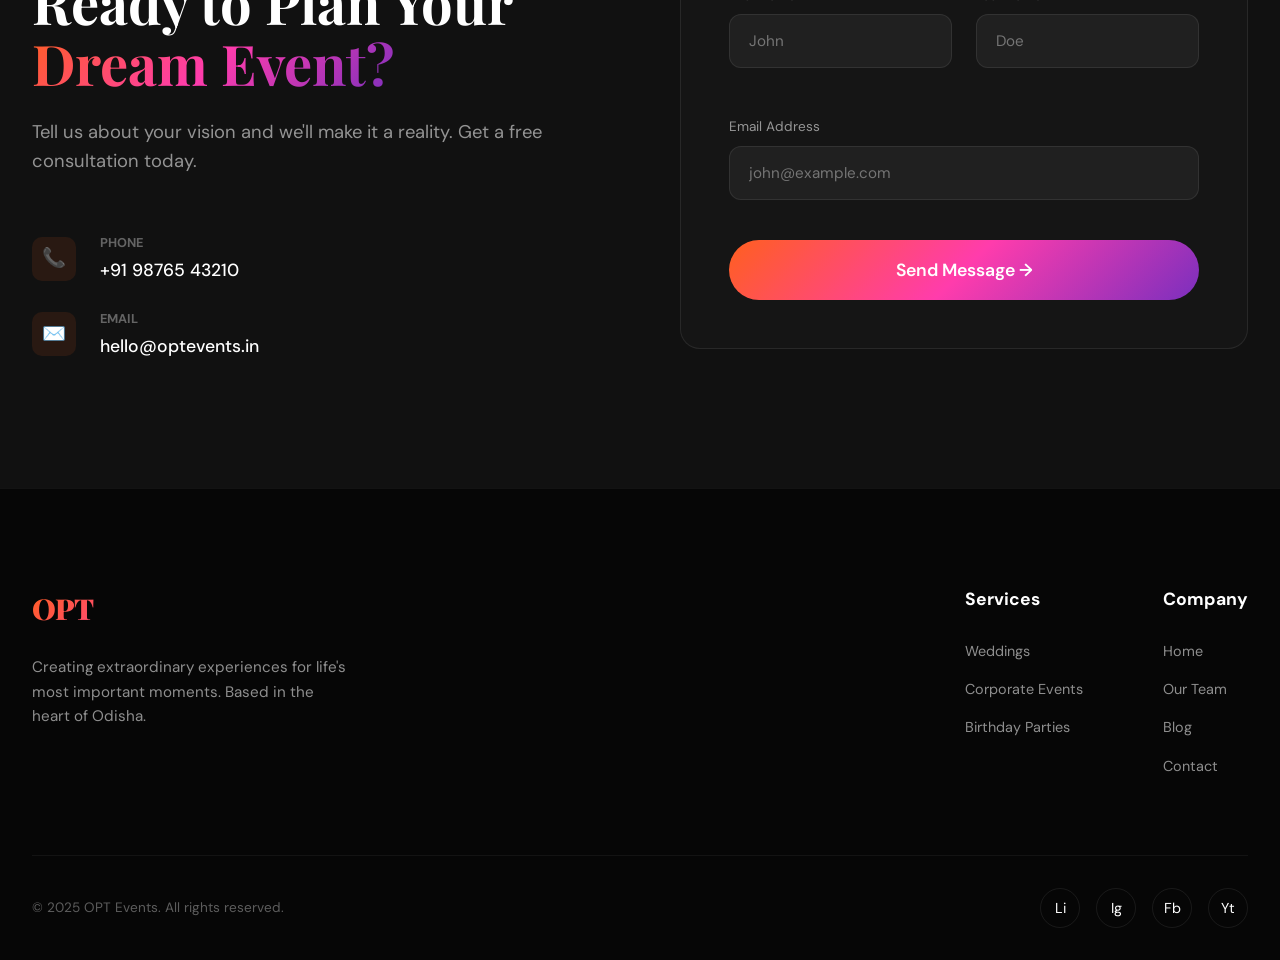
==== commit 1bf79a66: "feat: replace hero buttons with location badge and create professional registration page" ====
--- a/index.html
+++ b/index.html
@@ -12,7 +12,7 @@
     <link href="https://fonts.googleapis.com/css2?family=DM+Sans:ital,opsz,wght@0,9..40,300;0,9..40,400;0,9..40,500;0,9..40,600;1,9..40,400&family=Playfair+Display:ital,wght@0,700;0,900;1,700&display=swap" rel="stylesheet">
     
     <!-- Global Styles -->
-    <link rel="stylesheet" href="style.css?v=5">
+    <link rel="stylesheet" href="style.css?v=7">
 </head>
 <body>
 
@@ -56,10 +56,13 @@
             <div class="hero-content">
                 <span class="hero-badge" style="letter-spacing: 4px;">✦ EXPERTISE · LUXURY · PRECISION</span>
                 <h1 style="font-size: clamp(3rem, 8vw, 5rem); letter-spacing: -2px;">Crafting <span class="gradient-text">Extraordinary</span> Experiences</h1>
-                <p style="font-size: 1.3rem; max-width: 700px;">Odisha's premier event management firm dedicated to turning your most ambitious visions into breathtaking realities.</p>
-                <div class="hero-btns">
-                    <a href="contact.html" class="btn btn-primary">Plan My Event</a>
-                    <a href="portfolio.html" class="btn btn-outline">View Our Work</a>
+                <p style="font-size: 1.3rem; max-width: 700px; margin-bottom: 2rem;">Odisha's premier event management firm dedicated to turning your most ambitious visions into breathtaking realities.</p>
+                <div class="hero-location" style="display: inline-flex; align-items: center; gap: 10px; background: rgba(255,255,255,0.05); padding: 0.8rem 1.5rem; border-radius: 50px; border: 1px solid rgba(255,255,255,0.1); margin-bottom: 4rem; backdrop-filter: blur(10px);">
+                    <svg viewBox="0 0 24 24" width="20" height="20" fill="none" stroke="var(--accent-orange)" stroke-width="2" stroke-linecap="round" stroke-linejoin="round">
+                        <path d="M21 10c0 7-9 13-9 13s-9-6-9-13a9 9 0 0 1 18 0z"></path>
+                        <circle cx="12" cy="10" r="3"></circle>
+                    </svg>
+                    <span style="letter-spacing: 1px; font-weight: 500;">Bhubaneswar, Odisha</span>
                 </div>
                 <div class="stats-grid">
                     <div class="stat-item">
@@ -307,7 +310,13 @@
     <div id="cursor"></div>
     <div id="cursor-follower"></div>
 
-    <a href="contact.html" class="mobile-floating-cta">Book Now</a>
+    <a href="contact.html" class="mobile-floating-cta">
+        <svg viewBox="0 0 24 24" fill="none" stroke="currentColor" stroke-width="2" stroke-linecap="round" stroke-linejoin="round">
+            <path d="M6 3h12l4 8-10 10L2 11l4-8z"></path>
+            <path d="M11 3L8 11h8L13 3"></path>
+        </svg>
+        BOOK NOW
+    </a>
 
     <!-- Scripts -->
     <script src="nav.js?v=4"></script>
--- a/style.css
+++ b/style.css
@@ -1051,18 +1051,29 @@
         background: var(--primary-gradient);
         color: white;
         padding: 1.1rem;
-        text-align: center;
         border-radius: 50px;
         font-weight: 700;
         font-size: 1.1rem;
-        box-shadow: var(--glow-shadow);
+        box-shadow: 0 10px 30px rgba(255, 95, 31, 0.4);
         animation: pulseGlow 2s infinite;
-        display: block !important;
+        display: flex !important;
+        align-items: center;
+        justify-content: center;
+        gap: 12px;
+        text-decoration: none;
+        letter-spacing: 1px;
+        border: 1px solid rgba(255,255,255,0.2);
+    }
+    .mobile-floating-cta svg {
+        width: 22px;
+        height: 22px;
+        filter: drop-shadow(0 0 5px rgba(255,255,255,0.5));
     }
     @keyframes pulseGlow {
-        0% { box-shadow: 0 0 0 0 rgba(255, 95, 31, 0.4); }
-        70% { box-shadow: 0 0 0 15px rgba(255, 95, 31, 0); }
-        100% { box-shadow: 0 0 0 0 rgba(255, 95, 31, 0); }
+        0% { box-shadow: 0 0 0 0 rgba(255, 95, 31, 0.5); transform: scale(1); }
+        50% { transform: scale(1.02); }
+        70% { box-shadow: 0 0 0 20px rgba(255, 95, 31, 0); }
+        100% { box-shadow: 0 0 0 0 rgba(255, 95, 31, 0); transform: scale(1); }
     }
     body { padding-bottom: 90px; }
     .stats-grid { gap: 2rem; justify-content: flex-start; }
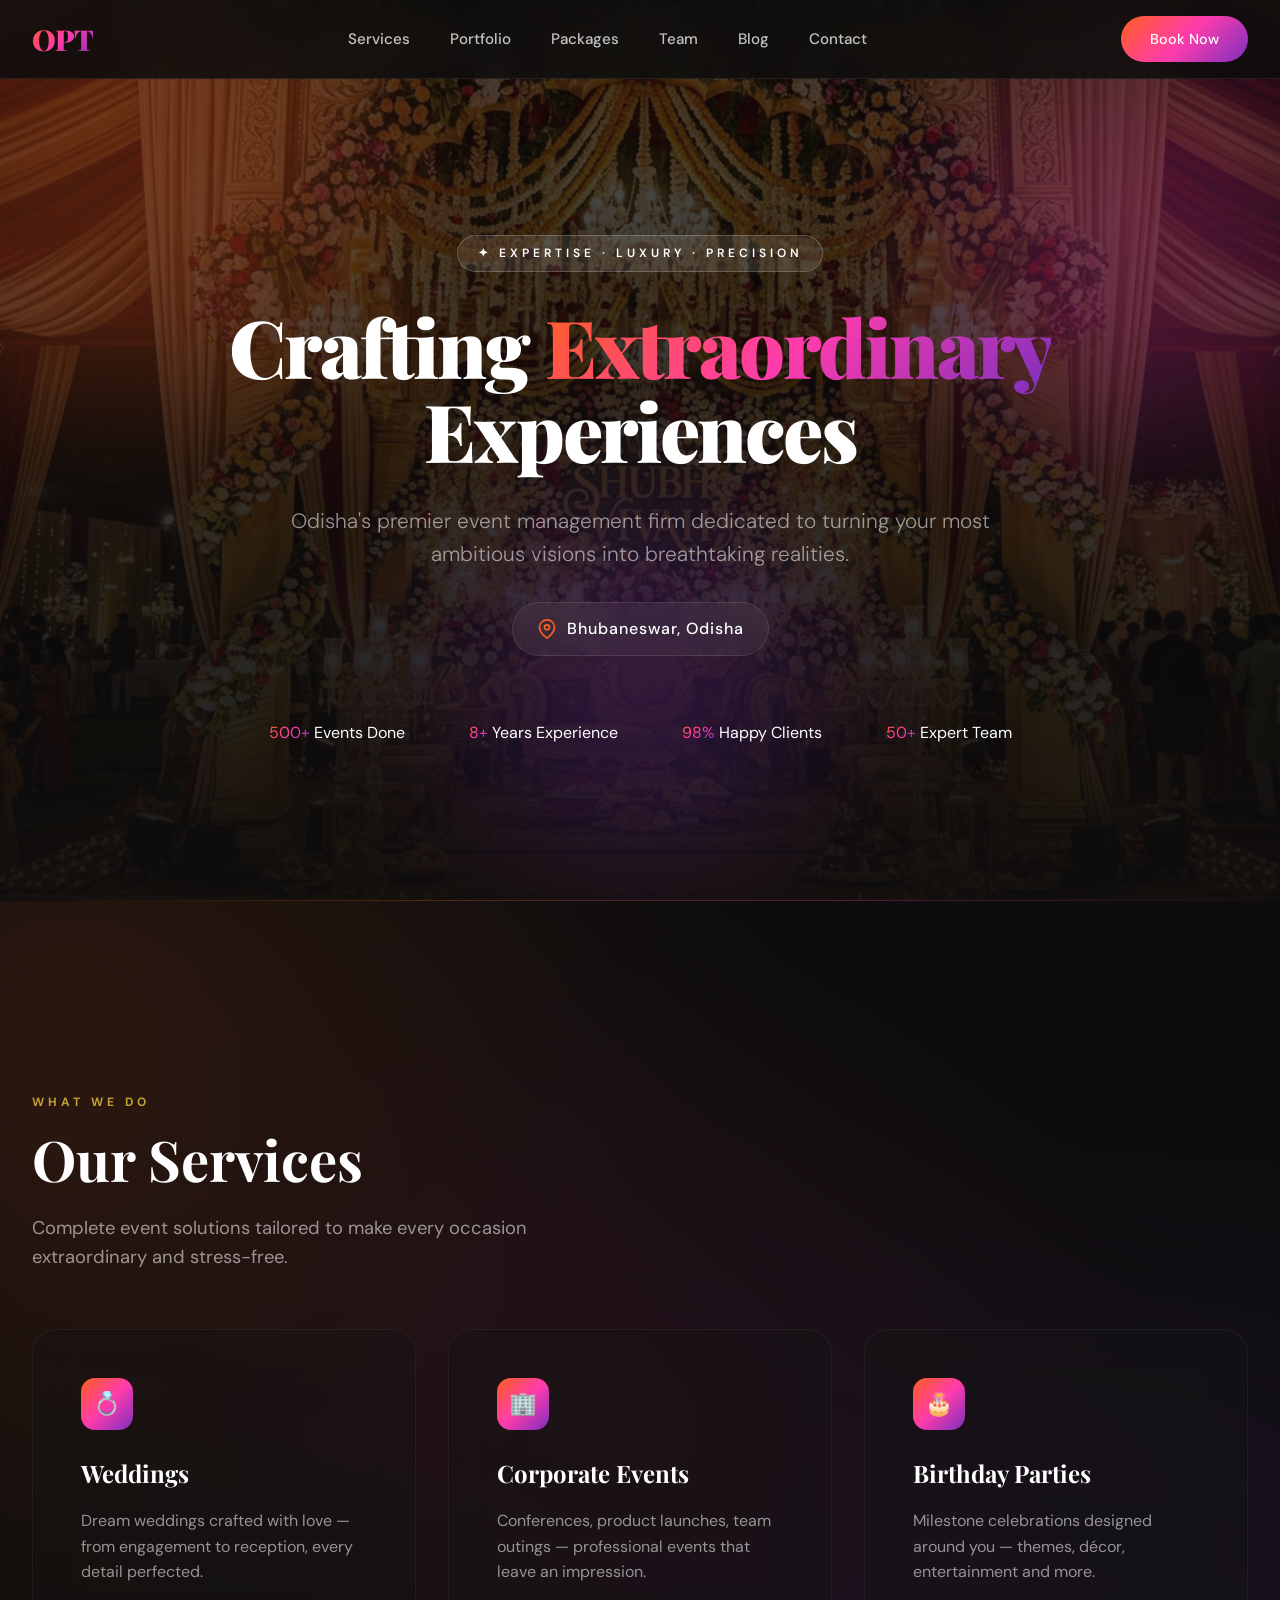
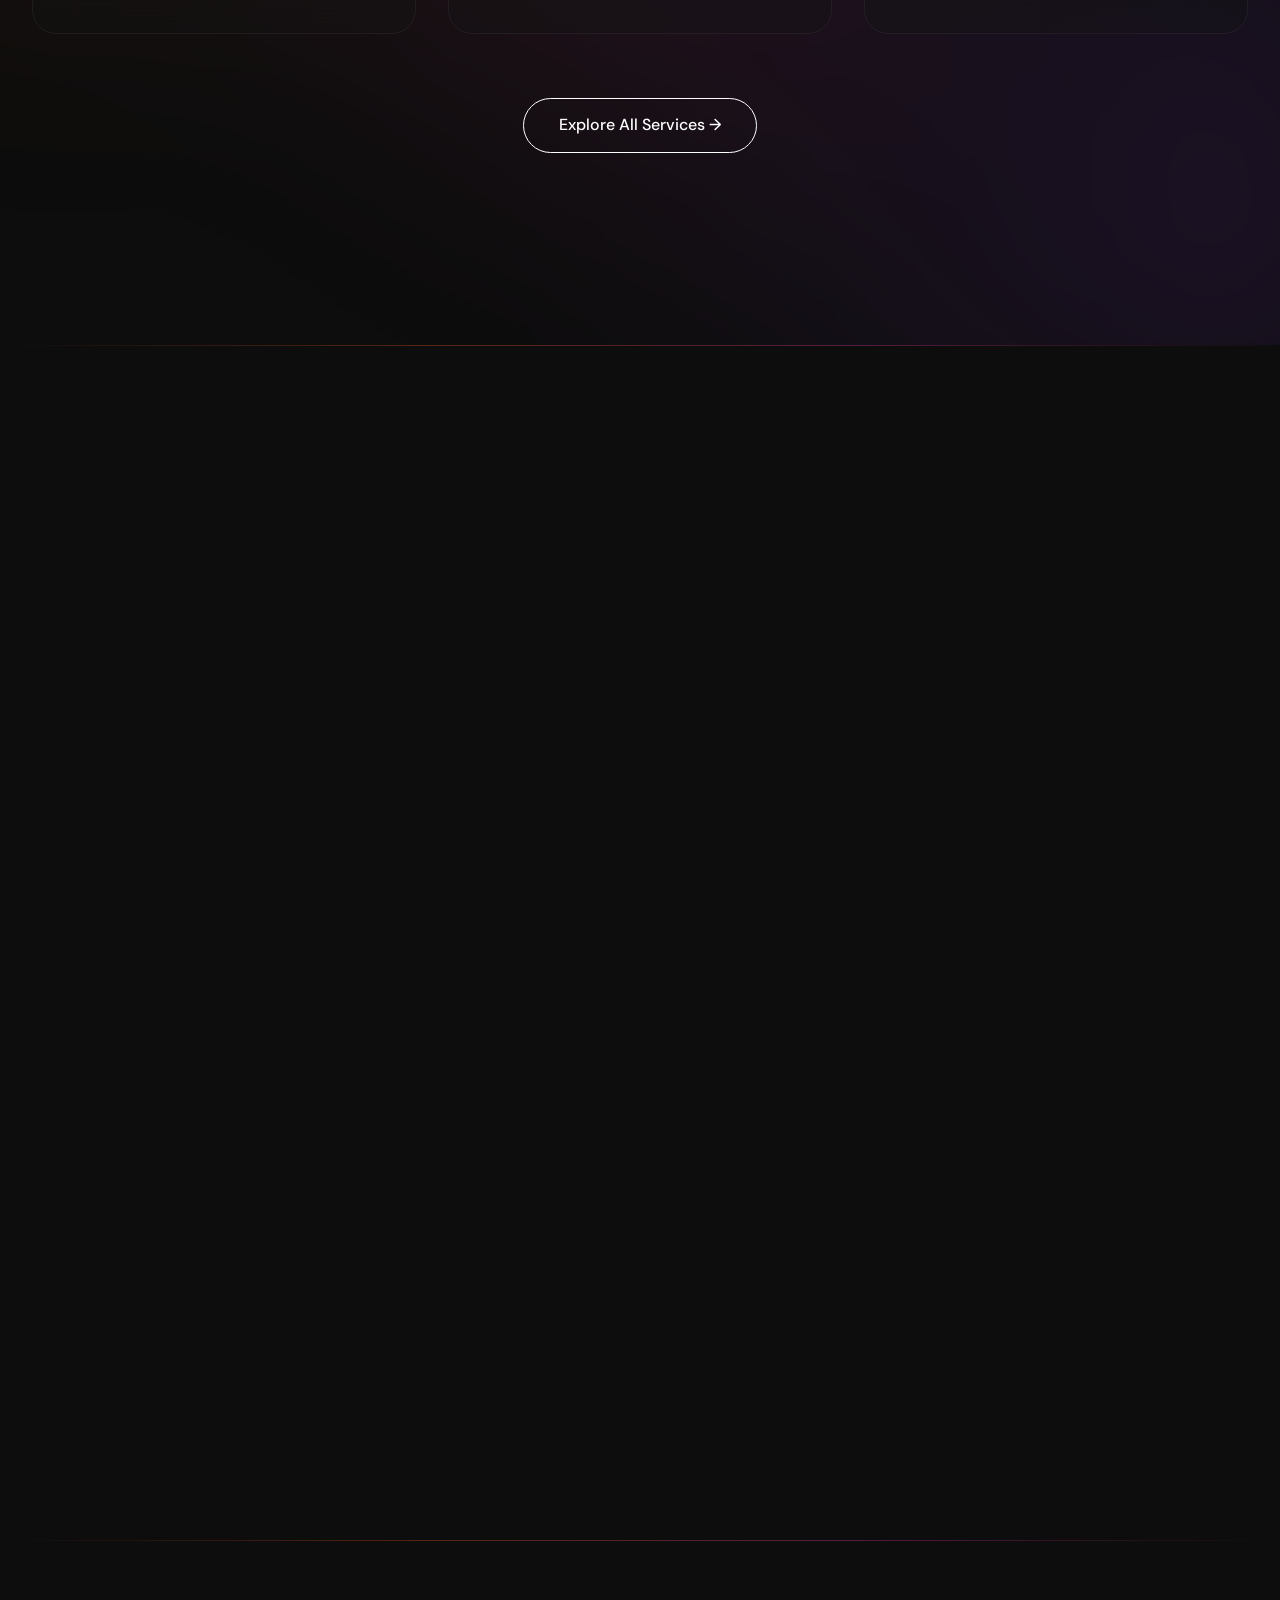
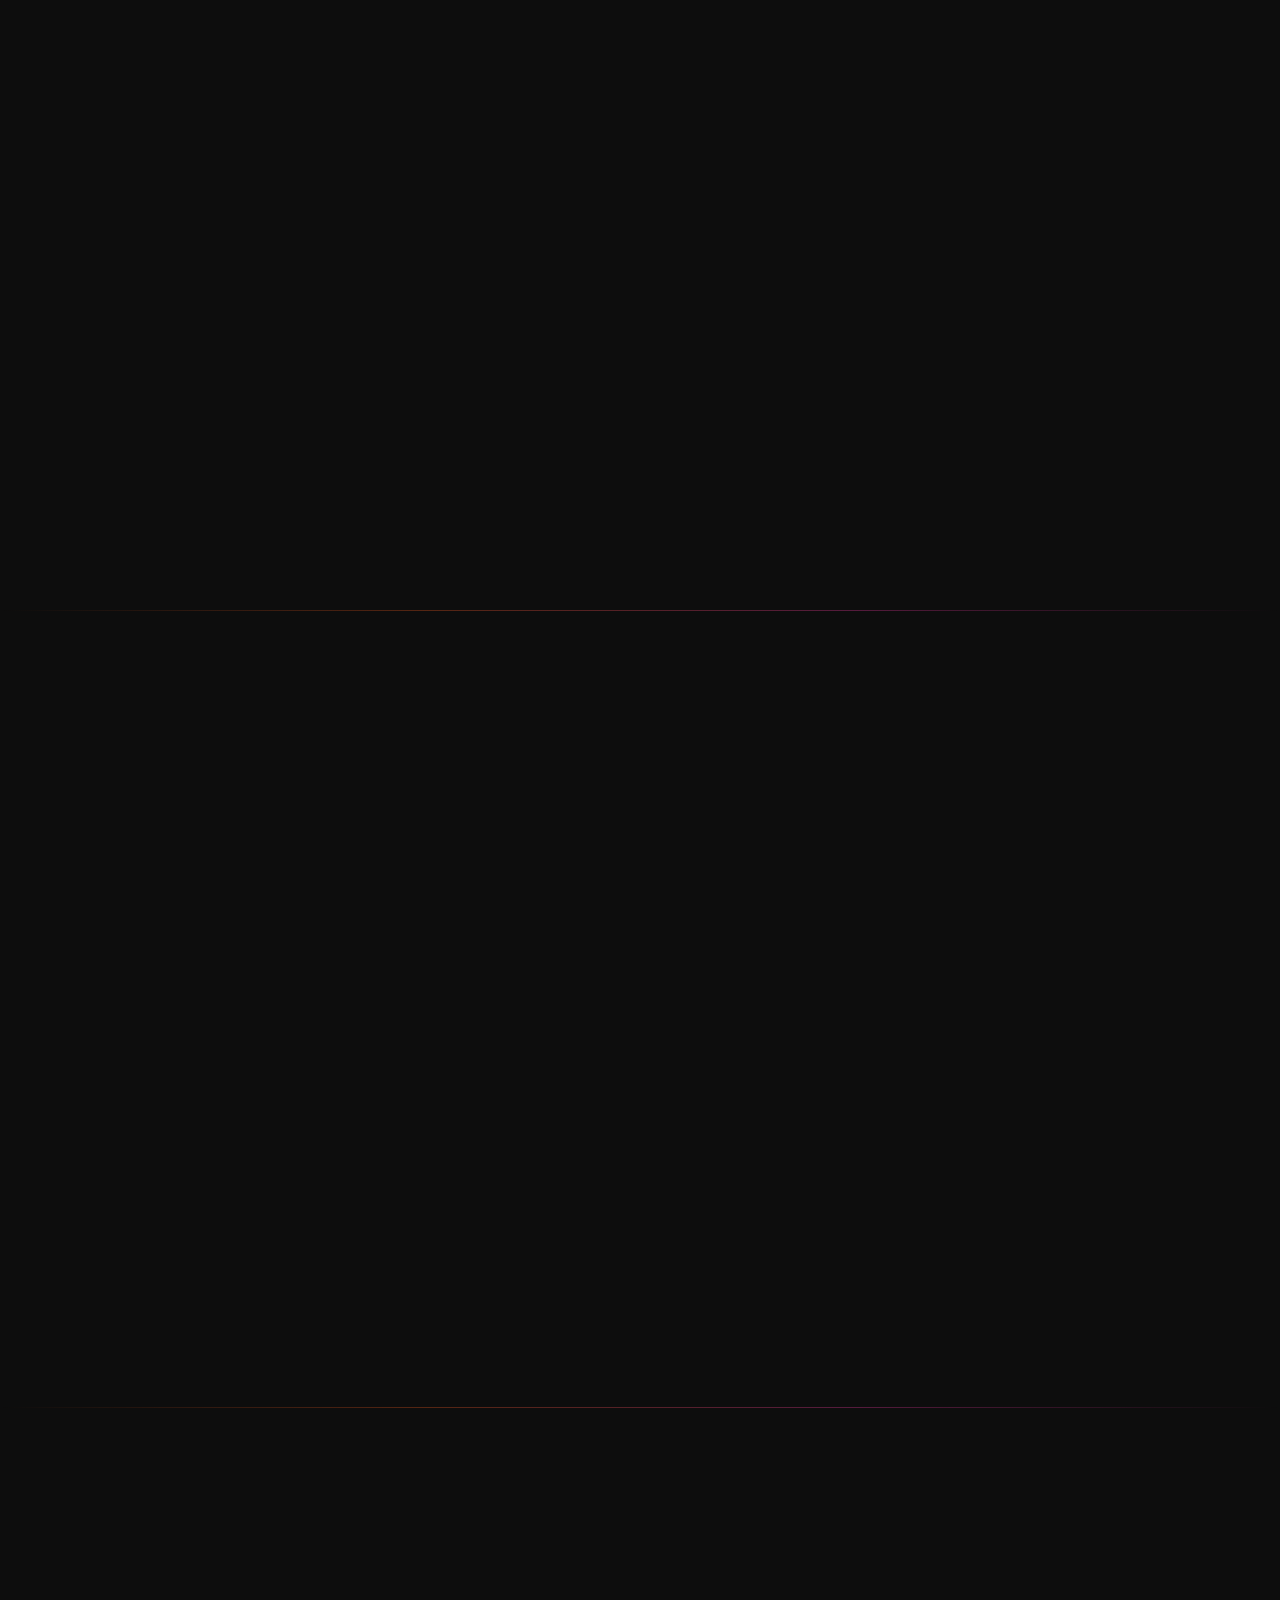
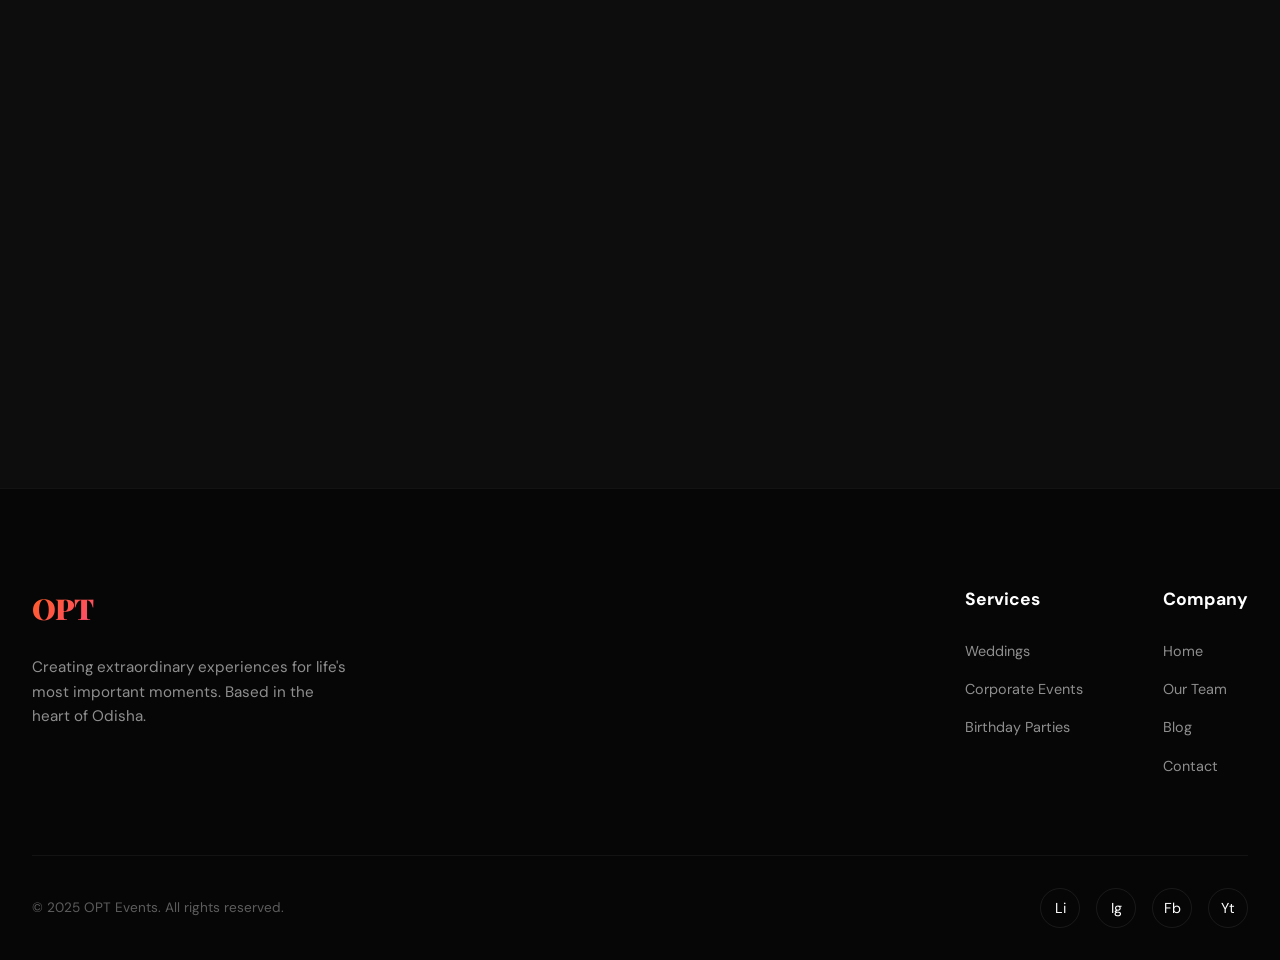
==== commit d31c9255: "fix: replace map placeholder with real Google Map and ensure hero location is synced" ====
--- a/index.html
+++ b/index.html
@@ -12,7 +12,7 @@
     <link href="https://fonts.googleapis.com/css2?family=DM+Sans:ital,opsz,wght@0,9..40,300;0,9..40,400;0,9..40,500;0,9..40,600;1,9..40,400&family=Playfair+Display:ital,wght@0,700;0,900;1,700&display=swap" rel="stylesheet">
     
     <!-- Global Styles -->
-    <link rel="stylesheet" href="style.css?v=7">
+    <link rel="stylesheet" href="style.css?v=8">
 </head>
 <body>
 
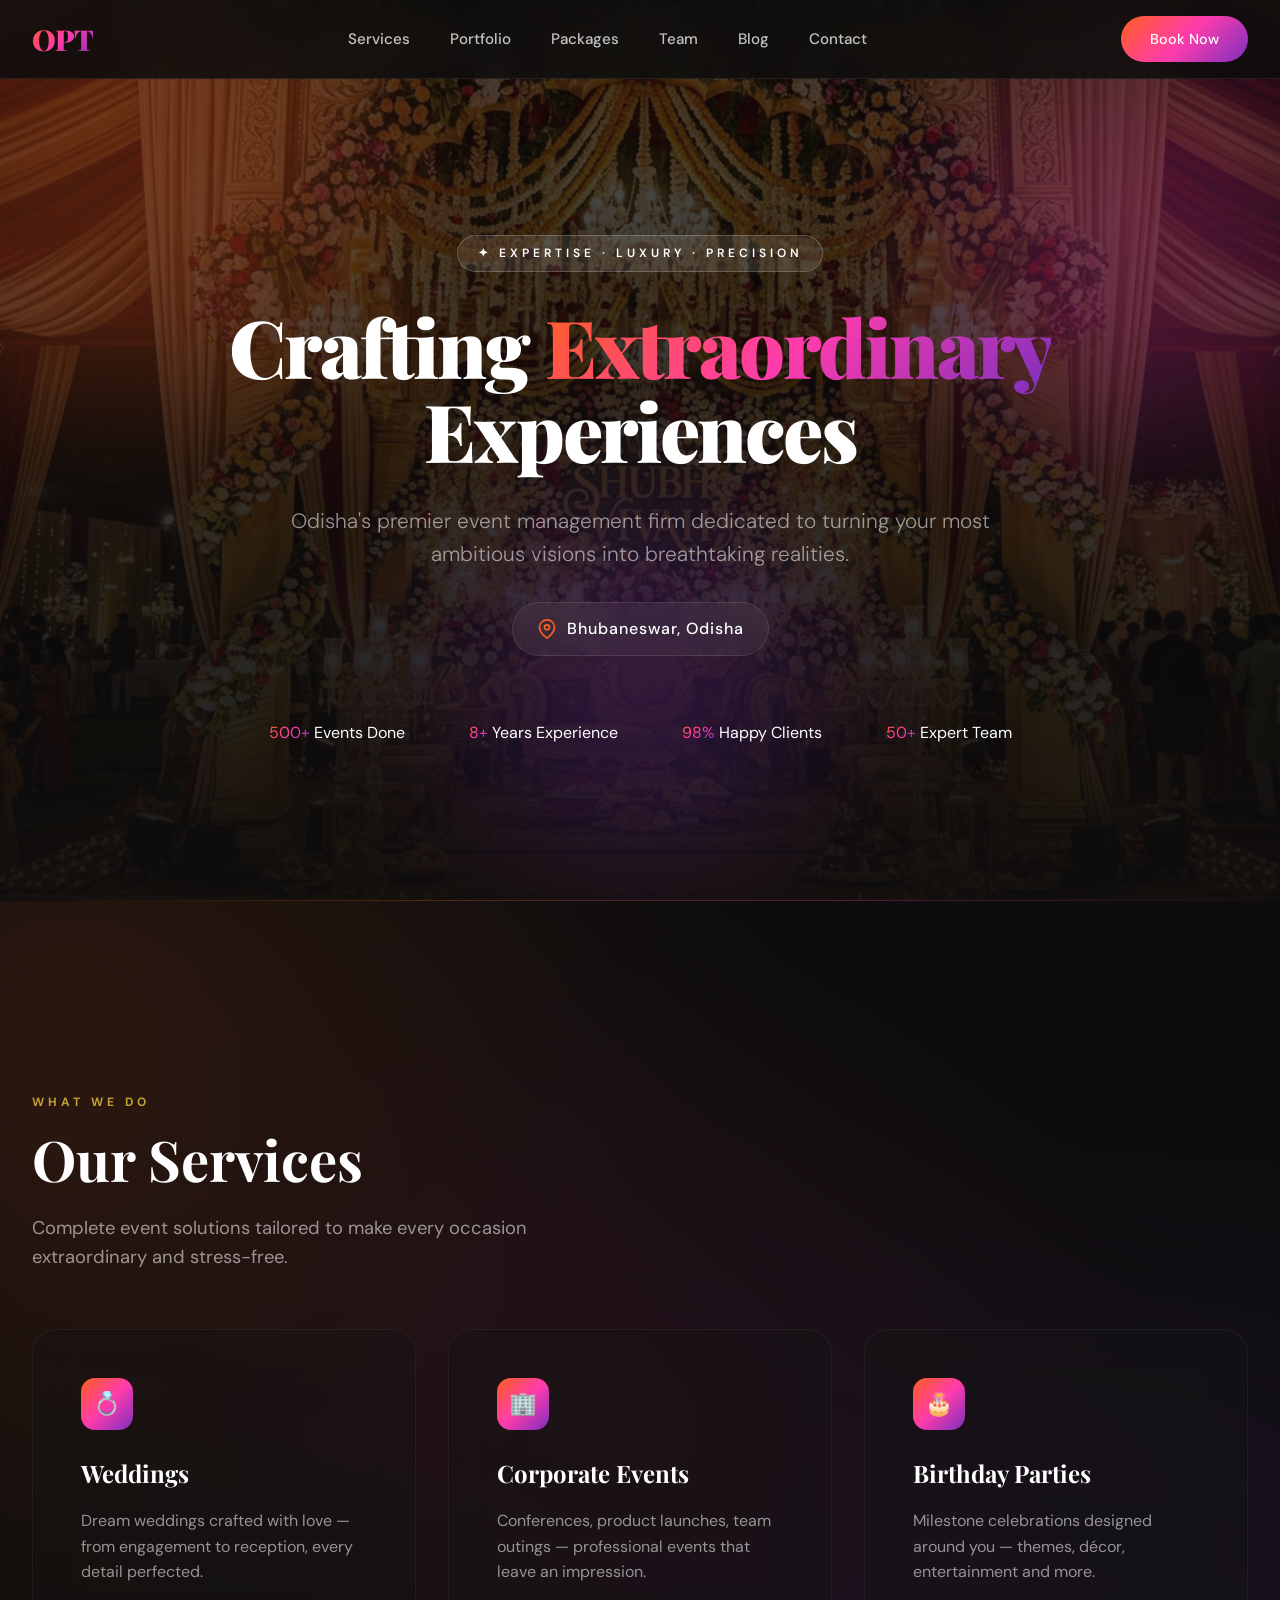
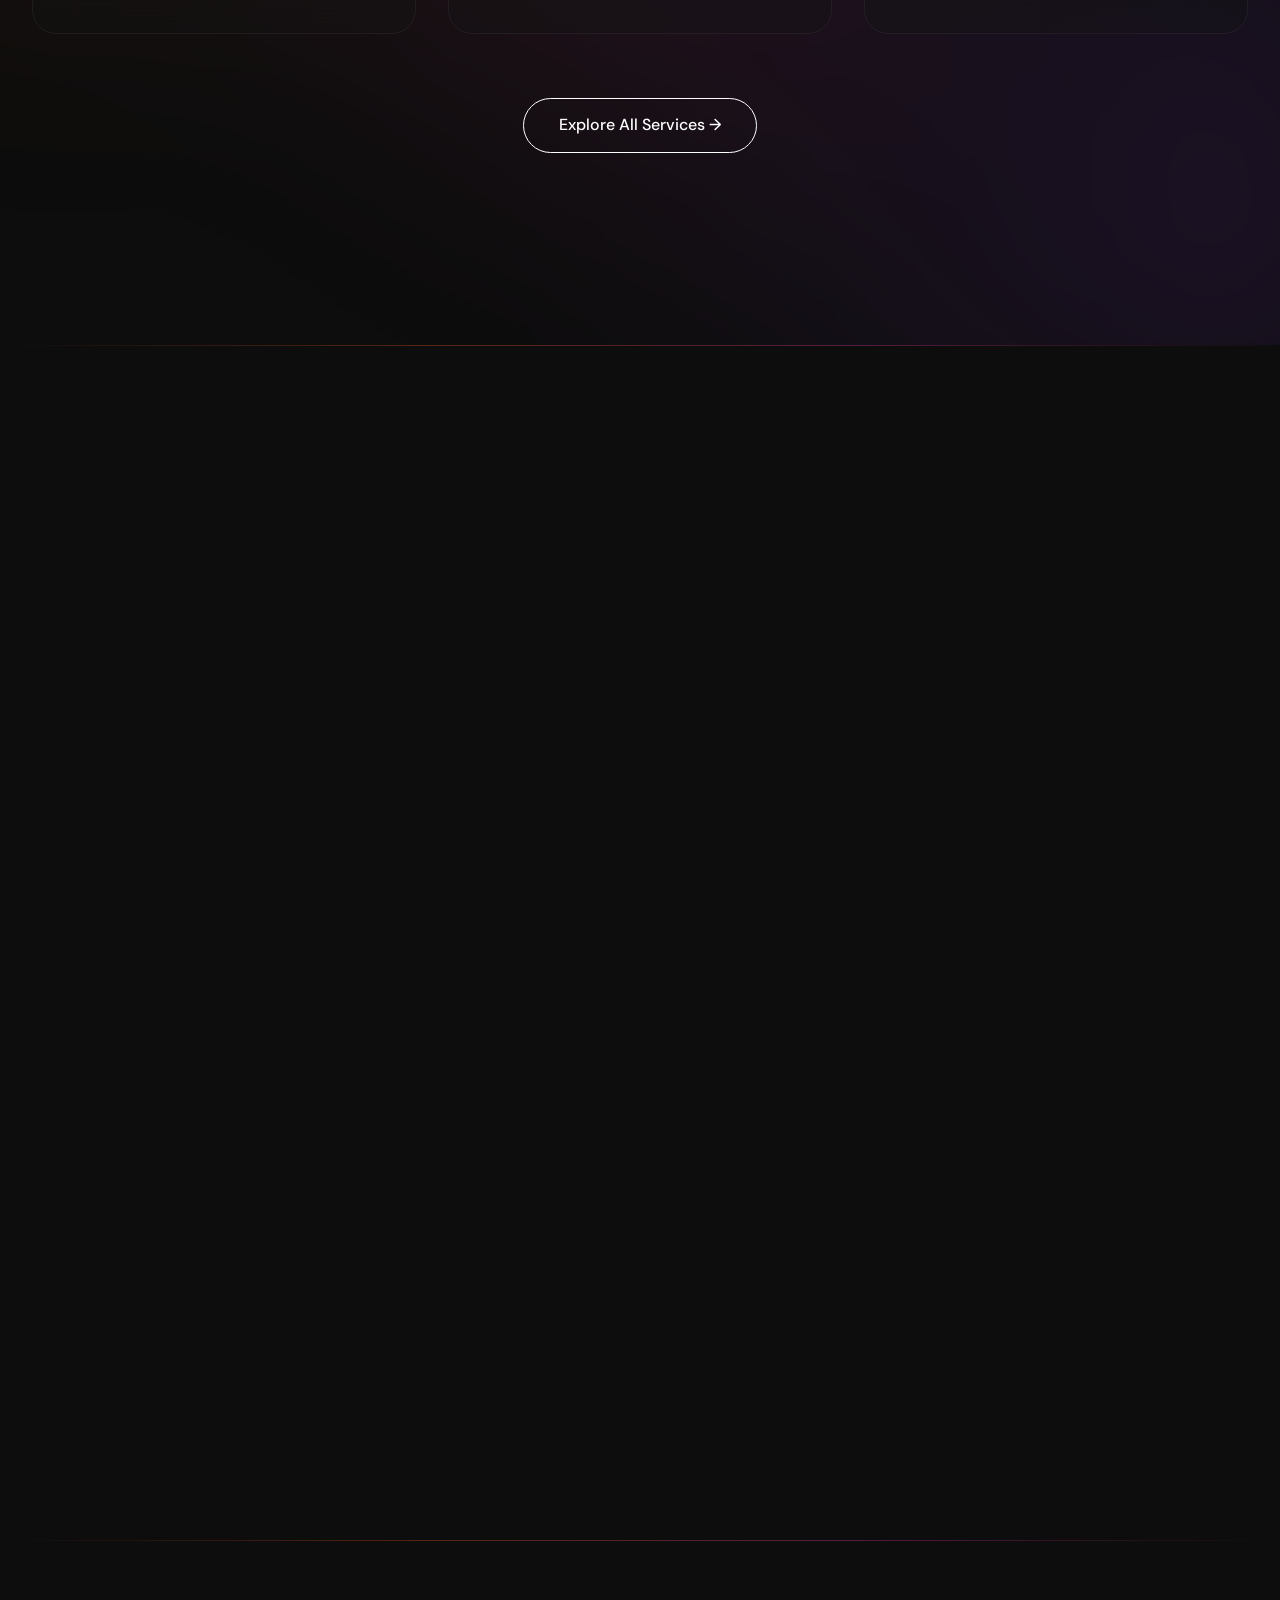
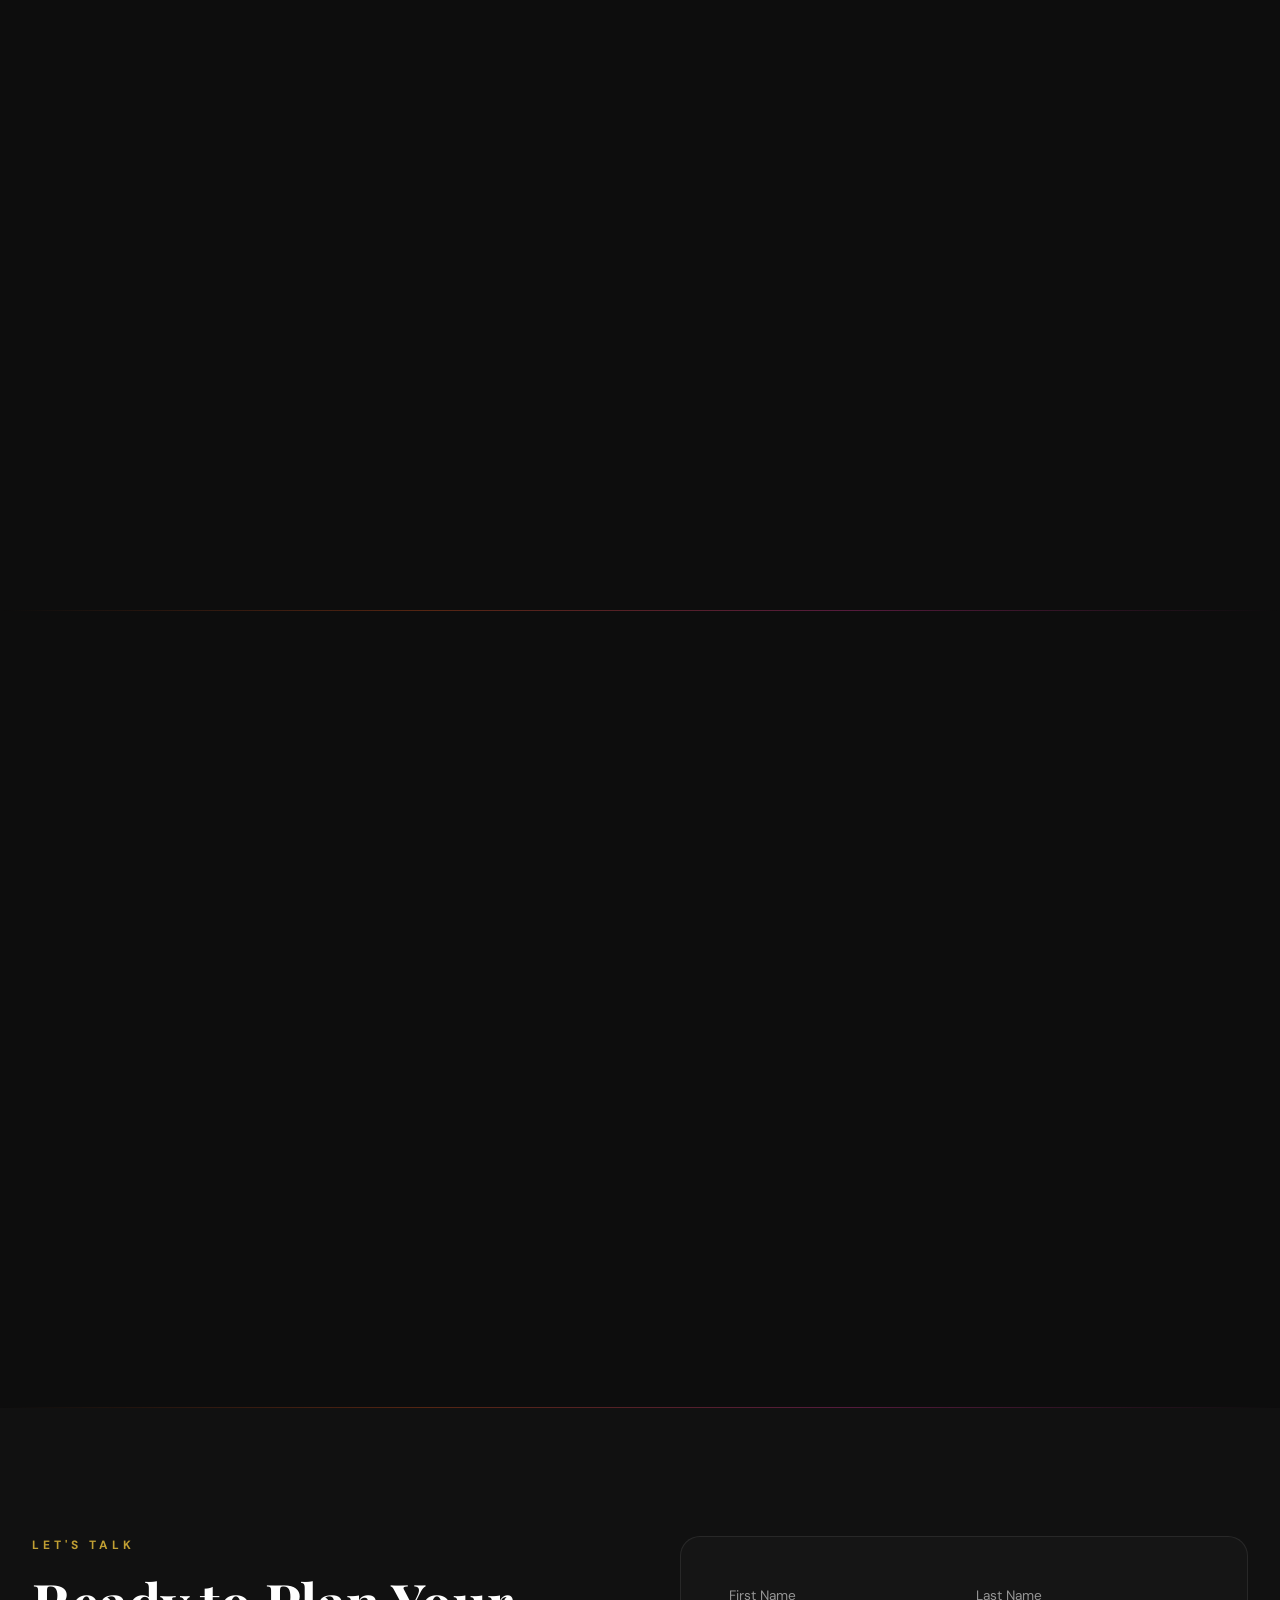
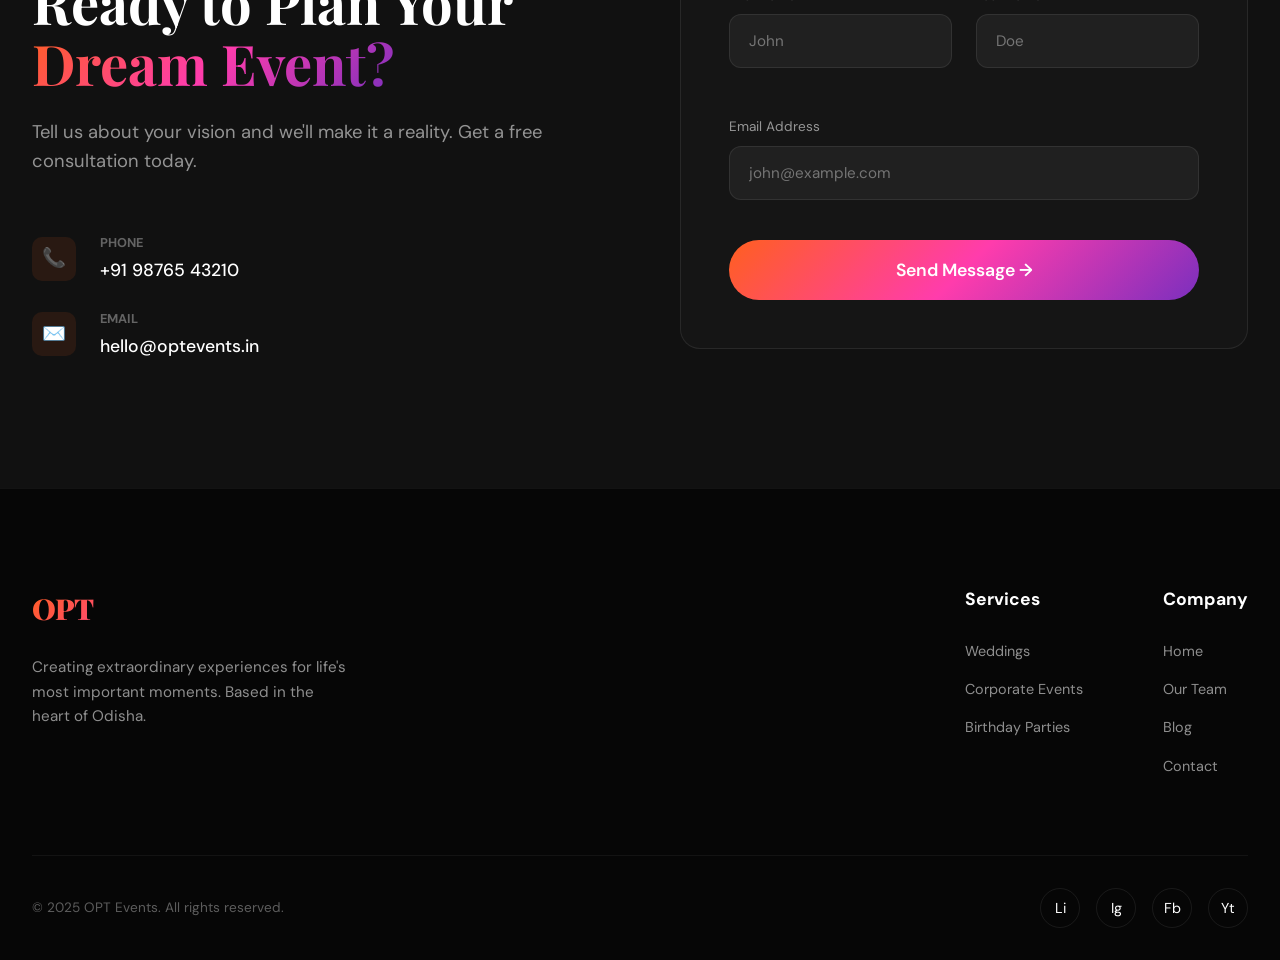
==== commit d64e9181: "fix: hide floating book now button on booking pages and improve mobile form layout" ====
--- a/index.html
+++ b/index.html
@@ -12,7 +12,7 @@
     <link href="https://fonts.googleapis.com/css2?family=DM+Sans:ital,opsz,wght@0,9..40,300;0,9..40,400;0,9..40,500;0,9..40,600;1,9..40,400&family=Playfair+Display:ital,wght@0,700;0,900;1,700&display=swap" rel="stylesheet">
     
     <!-- Global Styles -->
-    <link rel="stylesheet" href="style.css?v=8">
+    <link rel="stylesheet" href="style.css?v=10">
 </head>
 <body>
 
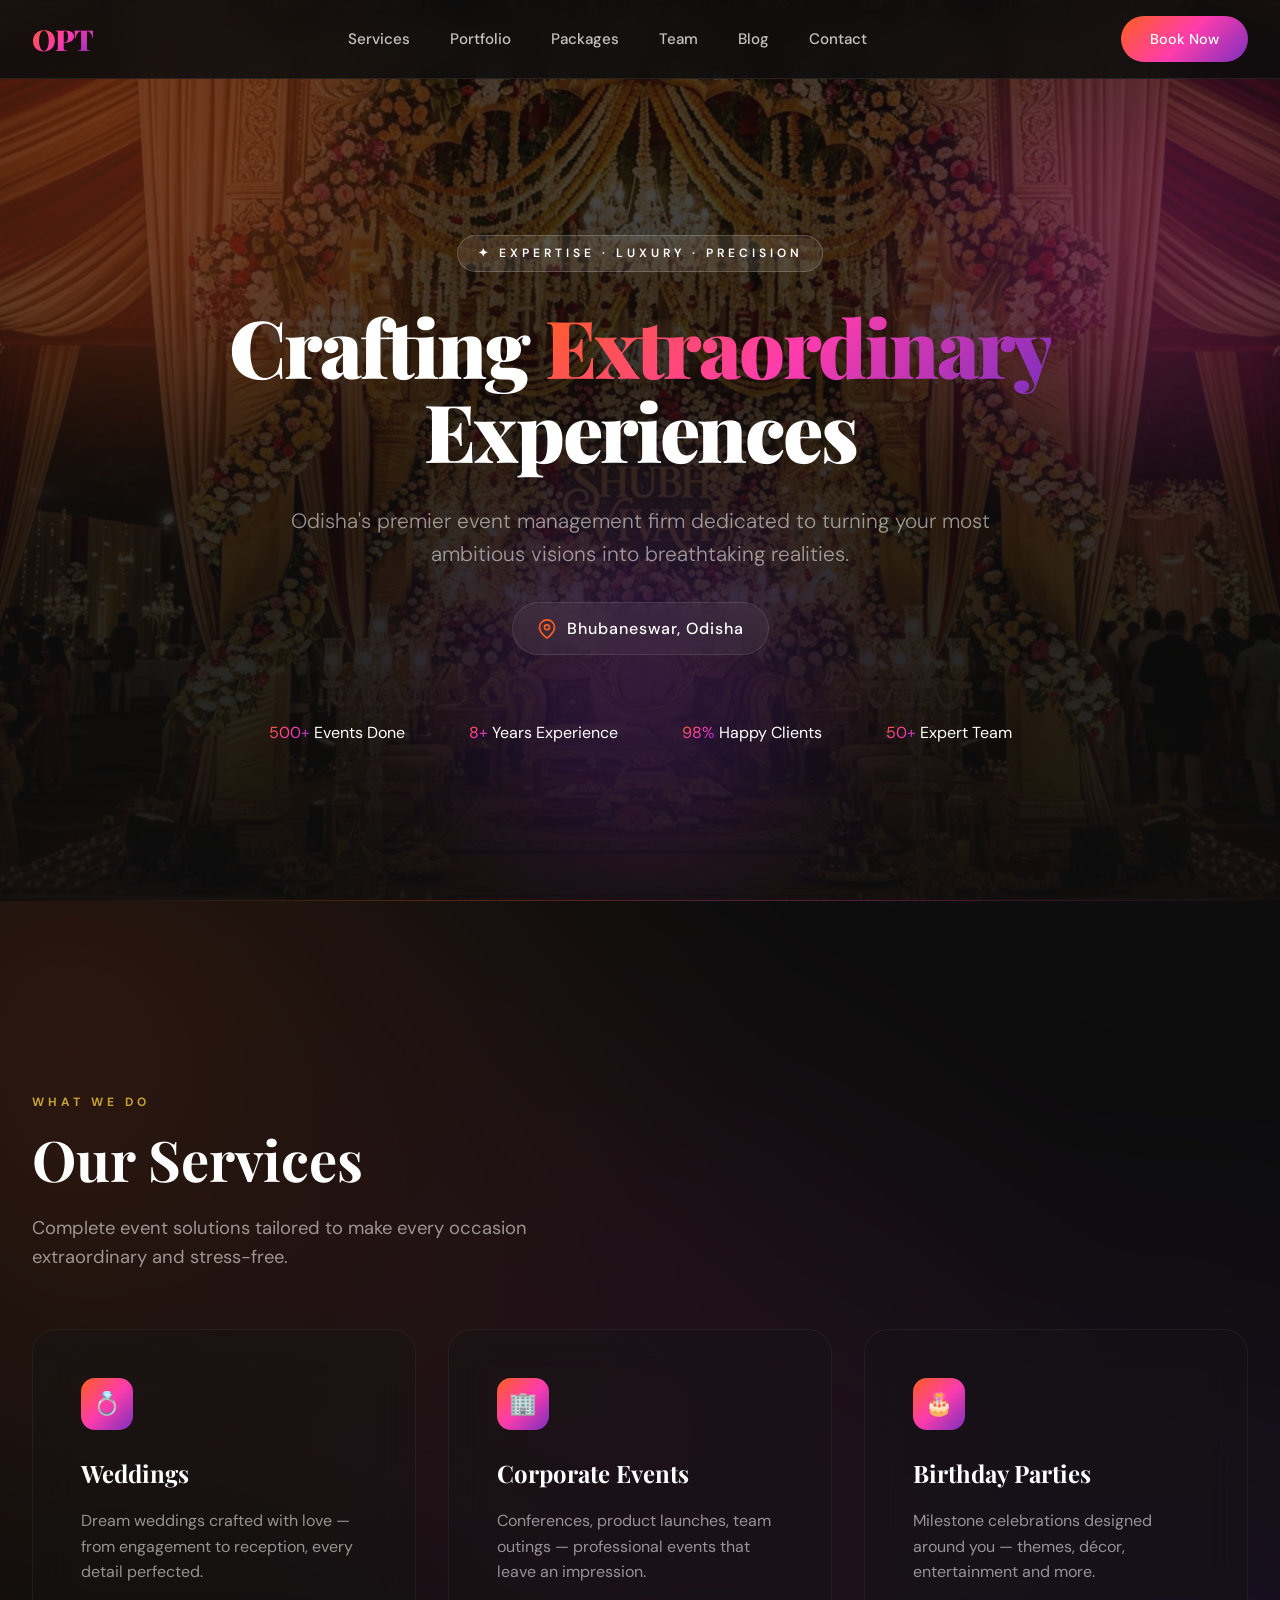
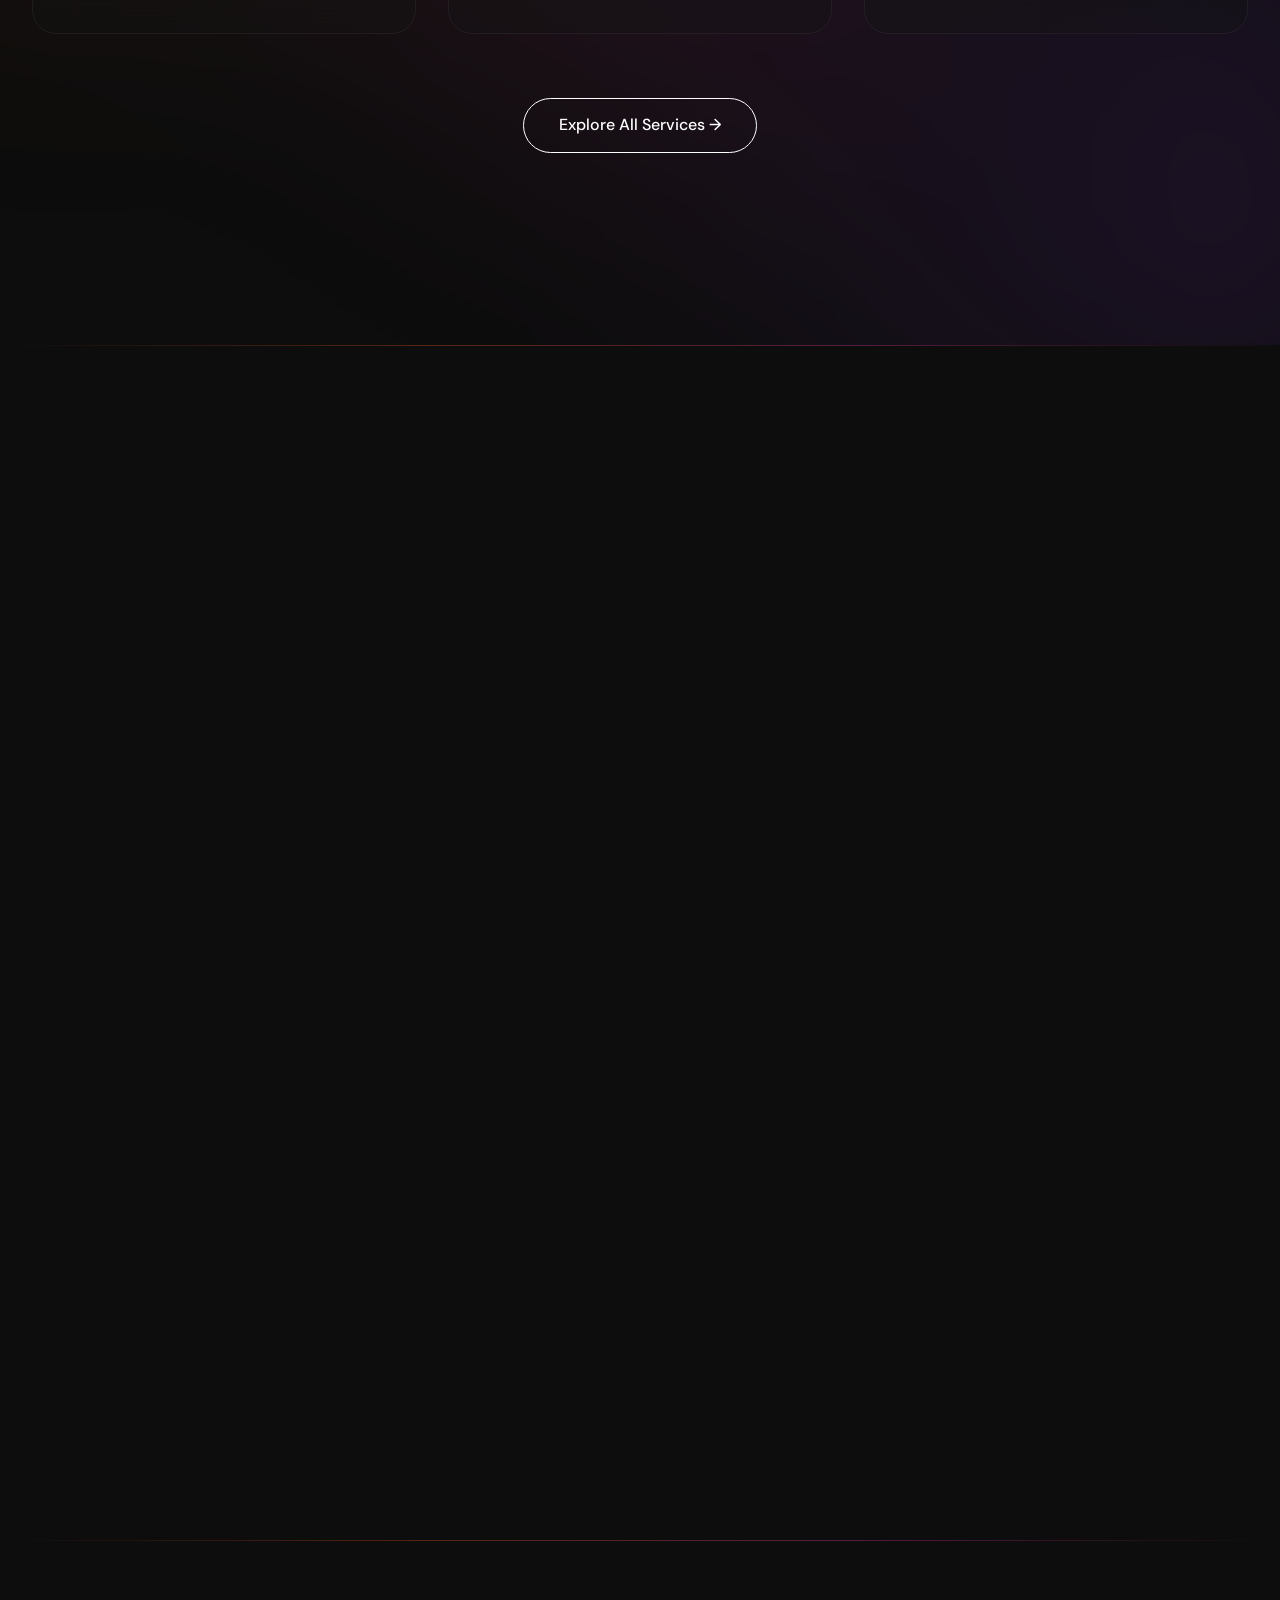
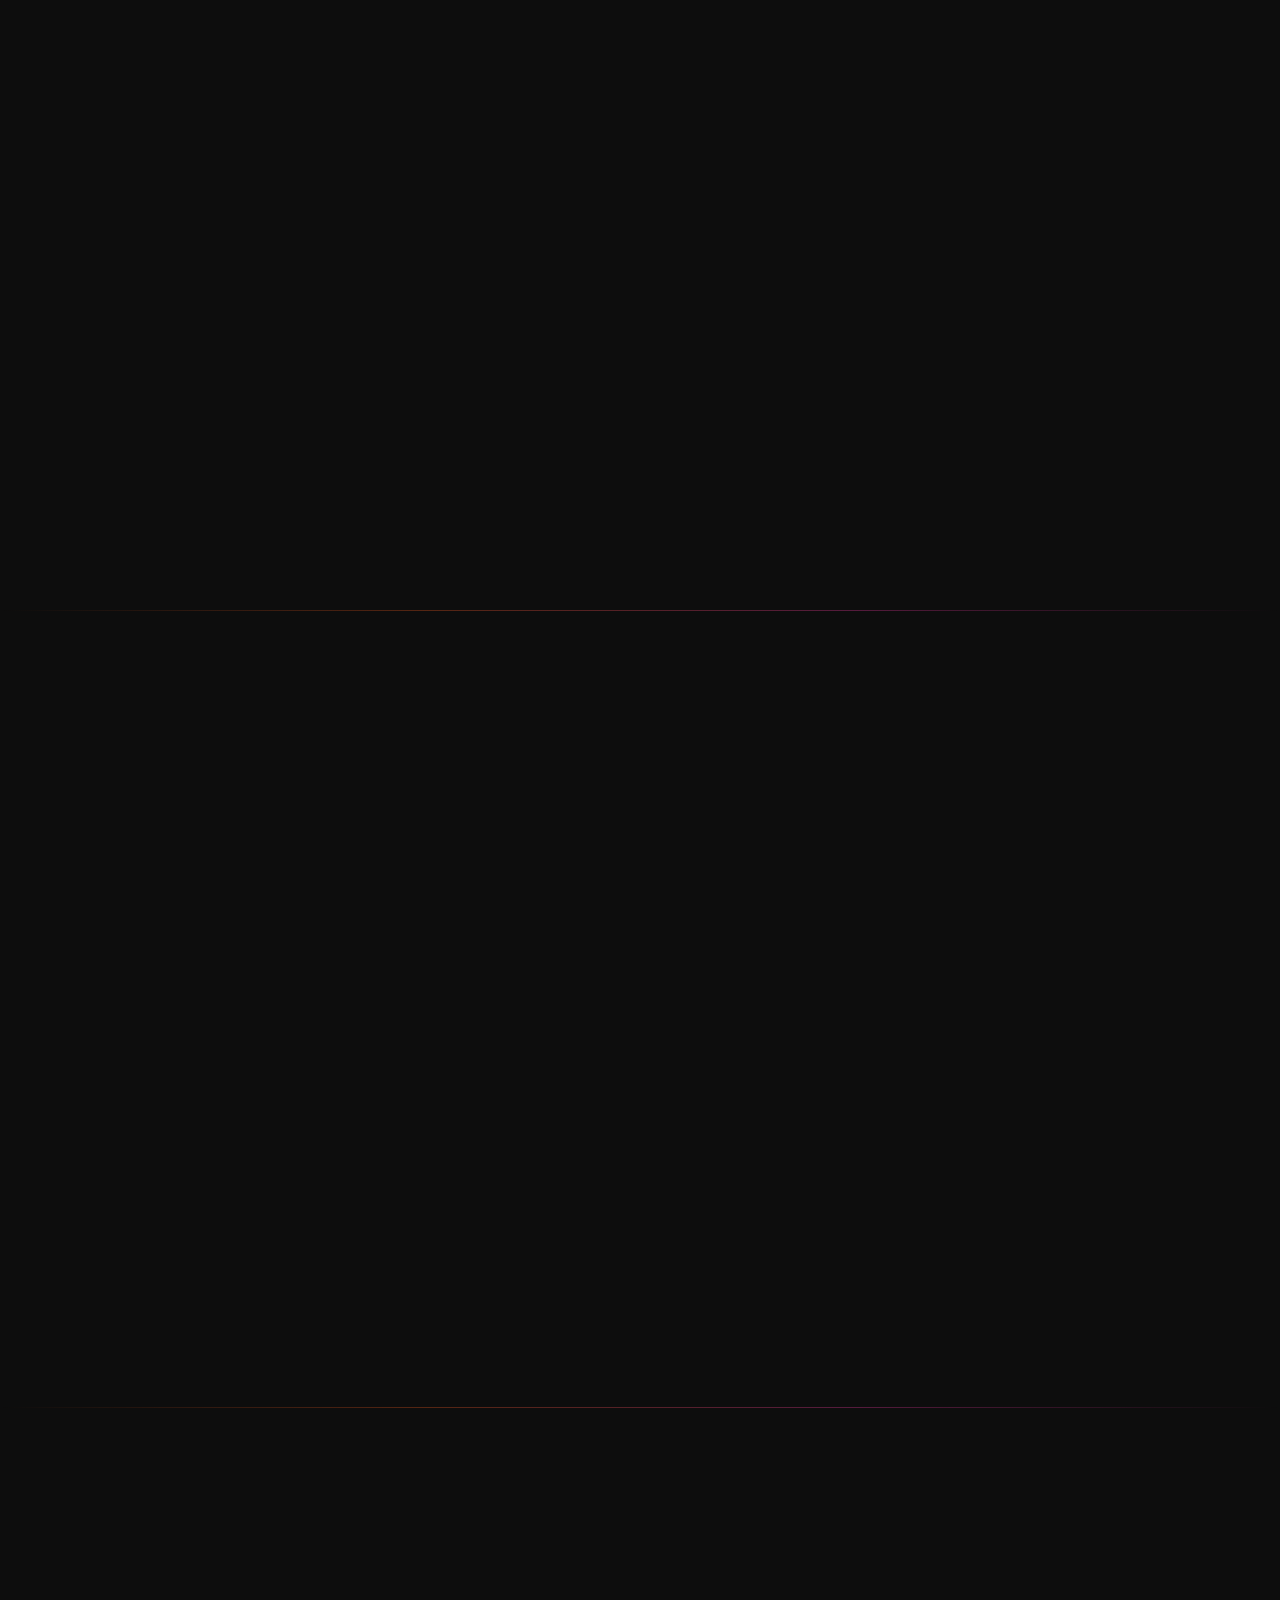
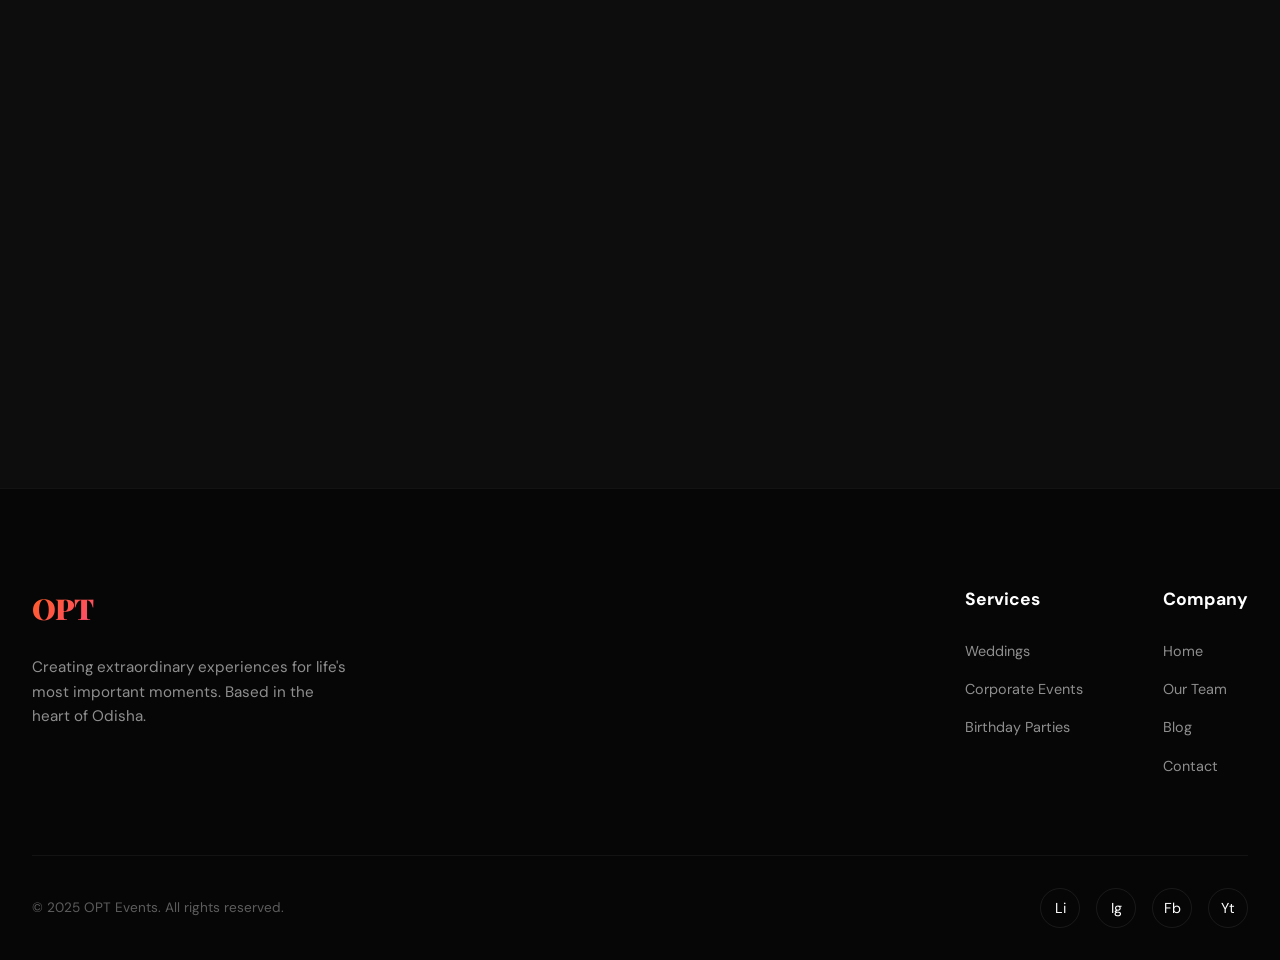
==== commit a18a0355: "feat: link forms to the live Google Sheets Apps Script URL" ====
--- a/index.html
+++ b/index.html
@@ -12,7 +12,7 @@
     <link href="https://fonts.googleapis.com/css2?family=DM+Sans:ital,opsz,wght@0,9..40,300;0,9..40,400;0,9..40,500;0,9..40,600;1,9..40,400&family=Playfair+Display:ital,wght@0,700;0,900;1,700&display=swap" rel="stylesheet">
     
     <!-- Global Styles -->
-    <link rel="stylesheet" href="style.css?v=10">
+    <link rel="stylesheet" href="style.css?v=14">
 </head>
 <body>
 
@@ -319,6 +319,6 @@
     </a>
 
     <!-- Scripts -->
-    <script src="nav.js?v=4"></script>
+    <script src="nav.js?v=14"></script>
 </body>
 </html>
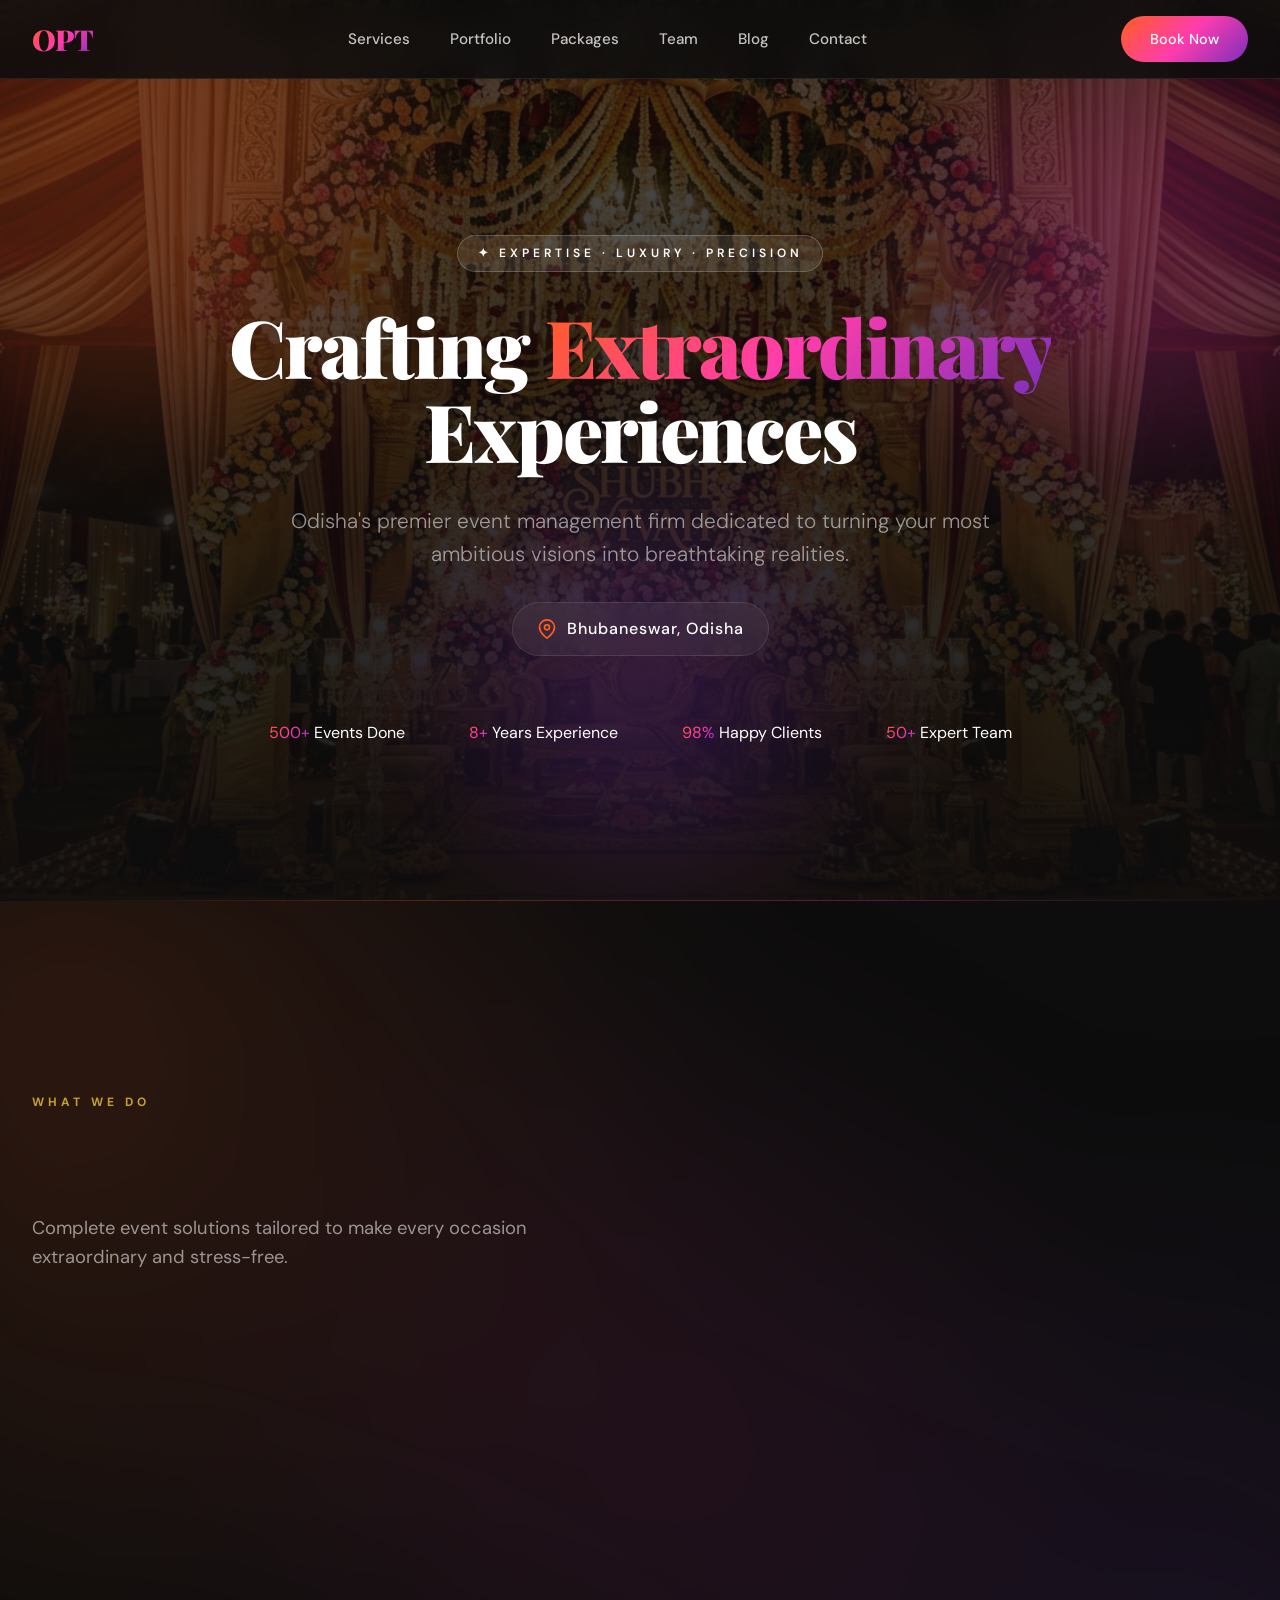
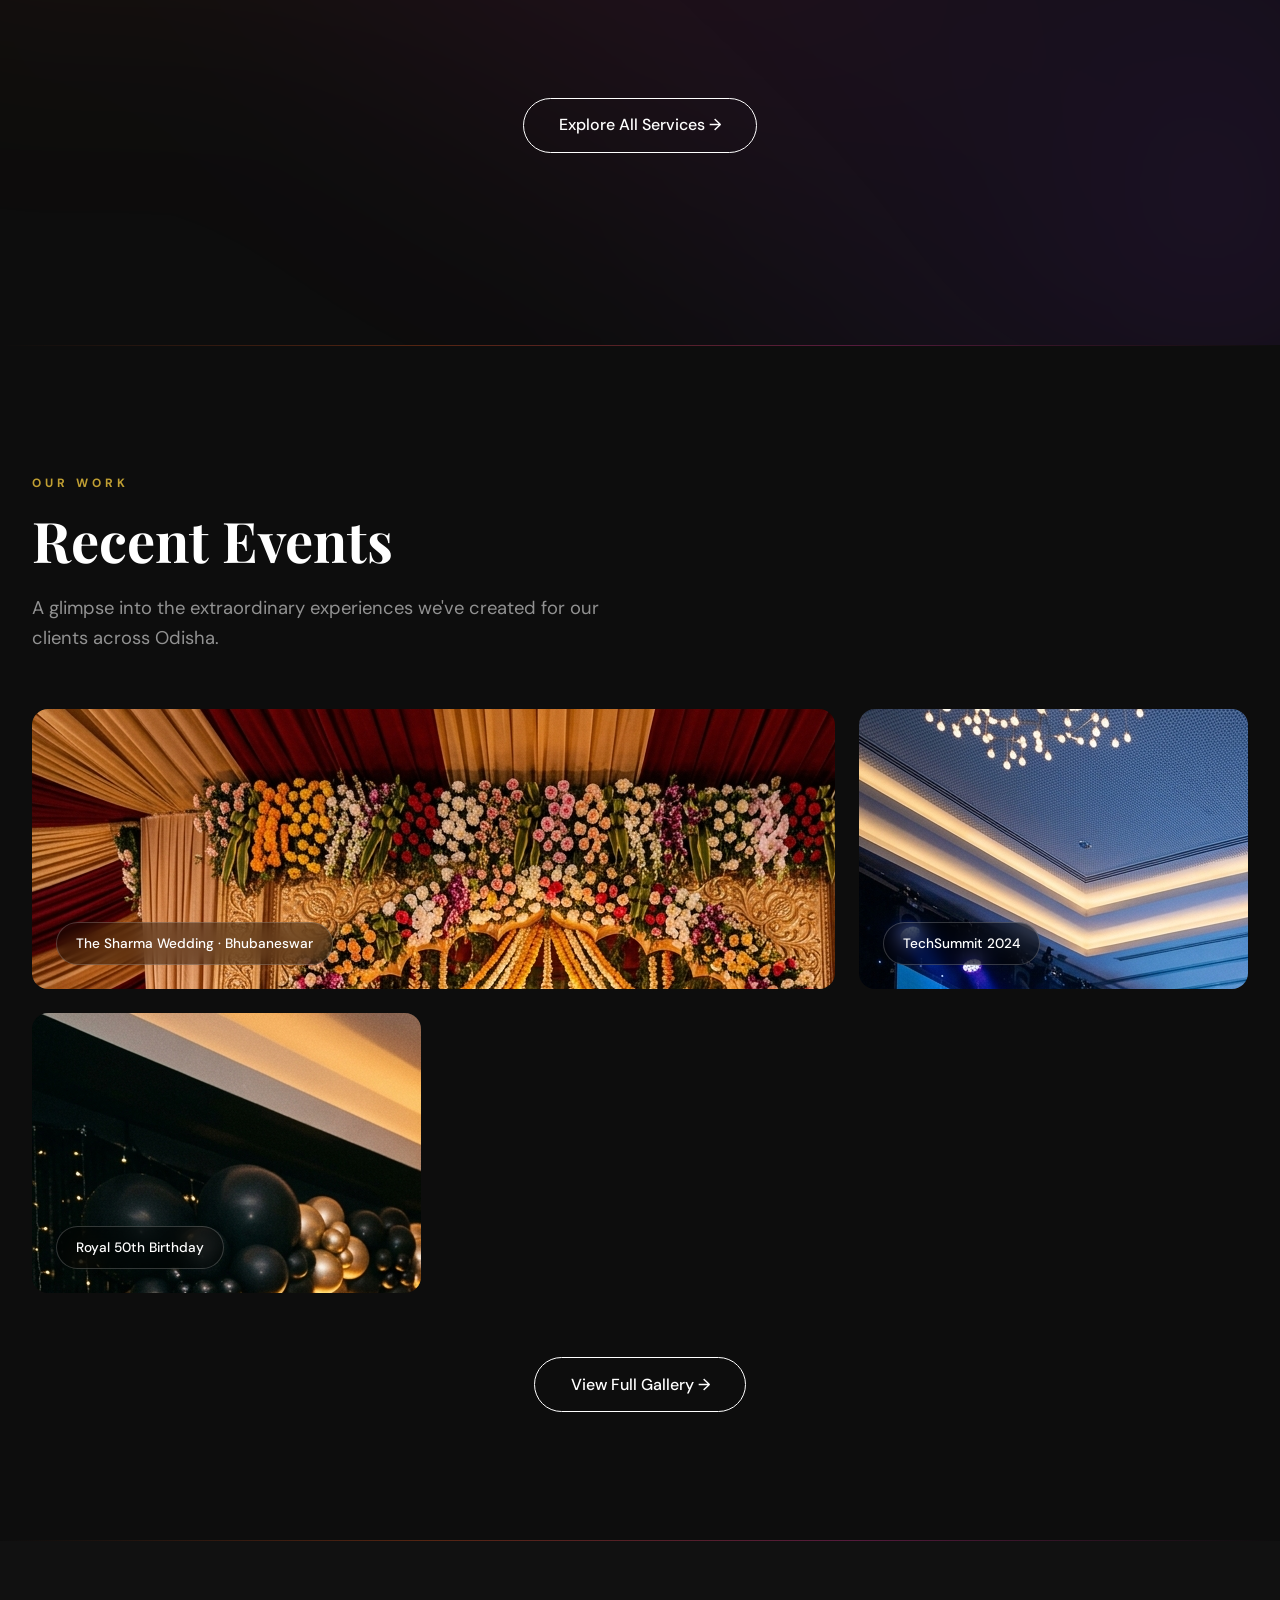
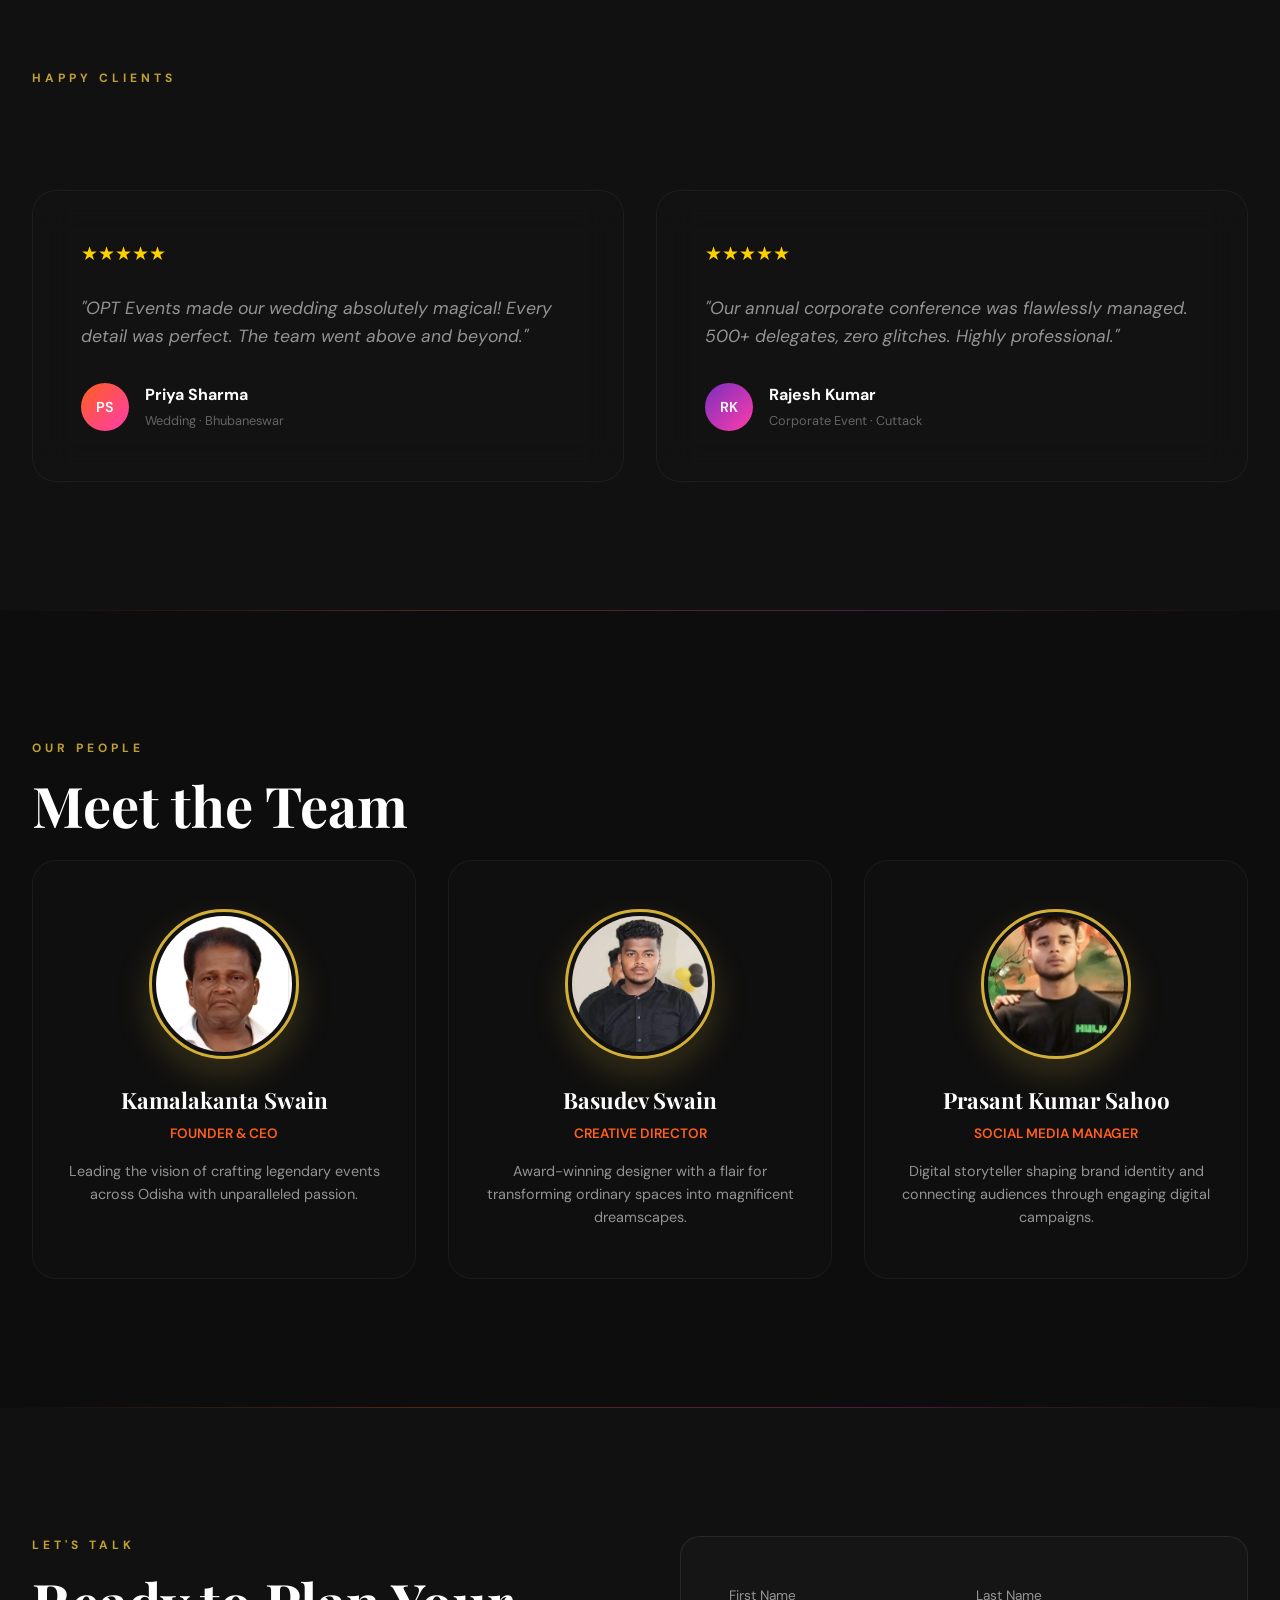
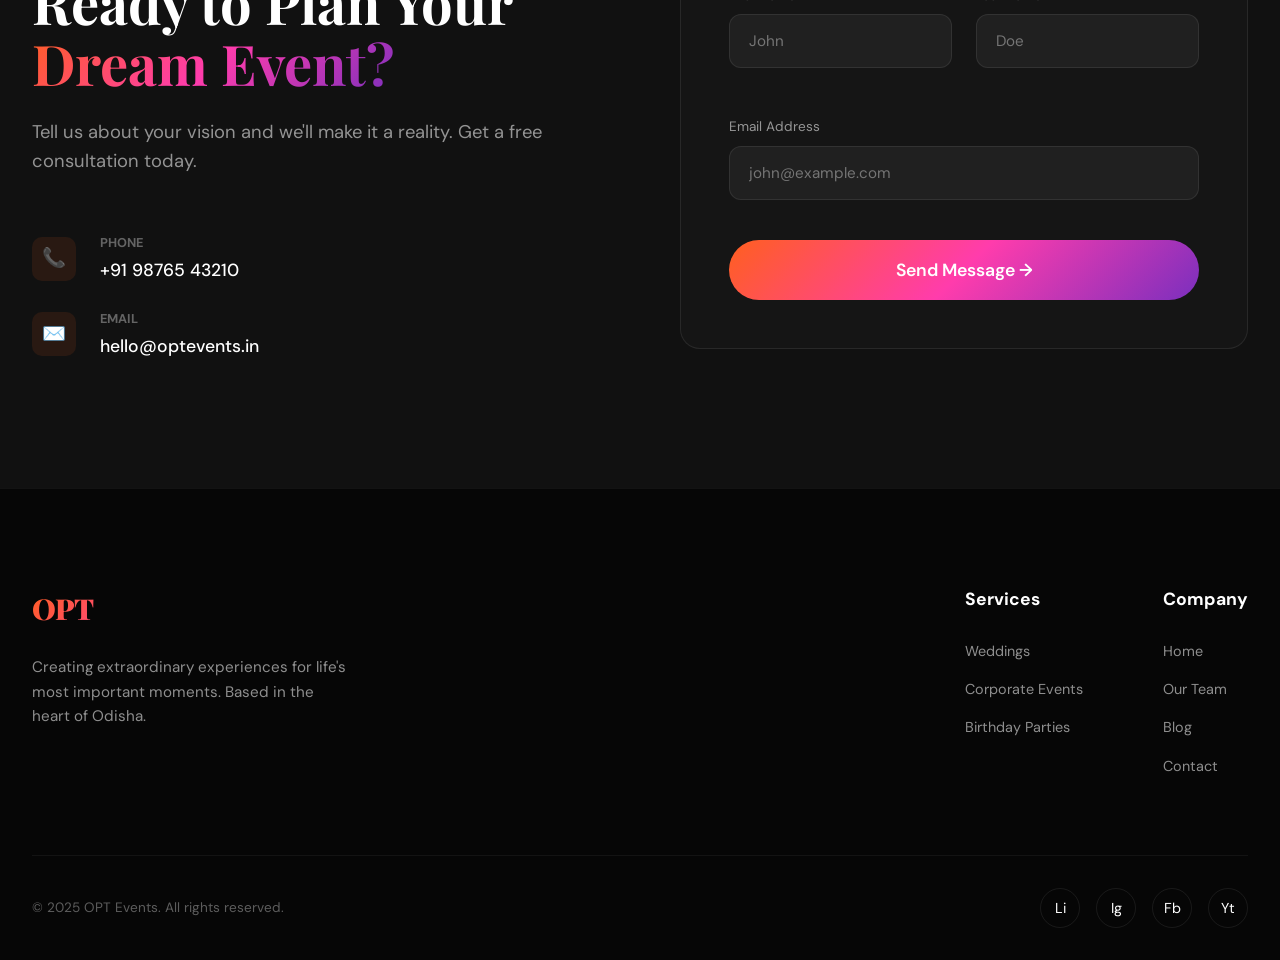
==== commit 01b48dc8: "feat: add premium success popup for mobile and windows form submissions" ====
--- a/index.html
+++ b/index.html
@@ -12,7 +12,7 @@
     <link href="https://fonts.googleapis.com/css2?family=DM+Sans:ital,opsz,wght@0,9..40,300;0,9..40,400;0,9..40,500;0,9..40,600;1,9..40,400&family=Playfair+Display:ital,wght@0,700;0,900;1,700&display=swap" rel="stylesheet">
     
     <!-- Global Styles -->
-    <link rel="stylesheet" href="style.css?v=14">
+    <link rel="stylesheet" href="style.css?v=15">
 </head>
 <body>
 
--- a/style.css
+++ b/style.css
@@ -1093,6 +1093,73 @@
     .footer-bottom { flex-direction: column; gap: 2rem; text-align: center; }
 }
 
+/* --- SUCCESS POPUP --- */
+.success-popup {
+    position: fixed;
+    top: 50%;
+    left: 50%;
+    transform: translate(-50%, -50%) scale(0.9);
+    background: var(--surface-1);
+    border: 1px solid var(--accent-orange);
+    padding: 3rem;
+    border-radius: 30px;
+    z-index: 9999;
+    text-align: center;
+    box-shadow: 0 20px 50px rgba(0,0,0,0.8), var(--glow-shadow);
+    opacity: 0;
+    visibility: hidden;
+    transition: all 0.4s cubic-bezier(0.175, 0.885, 0.32, 1.275);
+    backdrop-filter: blur(20px);
+    width: 90%;
+    max-width: 400px;
+}
+
+.success-popup.active {
+    opacity: 1;
+    visibility: visible;
+    transform: translate(-50%, -50%) scale(1);
+}
+
+.success-icon {
+    width: 80px;
+    height: 80px;
+    background: var(--primary-gradient);
+    border-radius: 50%;
+    display: flex;
+    align-items: center;
+    justify-content: center;
+    margin: 0 auto 2rem;
+    color: white;
+    font-size: 2.5rem;
+    box-shadow: var(--glow-shadow);
+}
+
+.success-popup h2 {
+    font-size: 2rem;
+    margin-bottom: 1rem;
+}
+
+.success-popup p {
+    color: var(--text-dim);
+    margin-bottom: 2rem;
+}
+
+.success-close-btn {
+    background: transparent;
+    border: 1px solid var(--border-color);
+    color: white;
+    padding: 0.8rem 2rem;
+    border-radius: 50px;
+    cursor: pointer;
+    transition: var(--transition-smooth);
+}
+
+.success-close-btn:hover {
+    background: white;
+    color: black;
+}
+
+
 /* --- EXTRA REGISTRATION STYLES (KEEPING FOR CONSISTENCY IF NEEDED IN OTHER FORMS) --- */
 .reg-input {
     width: 100%;
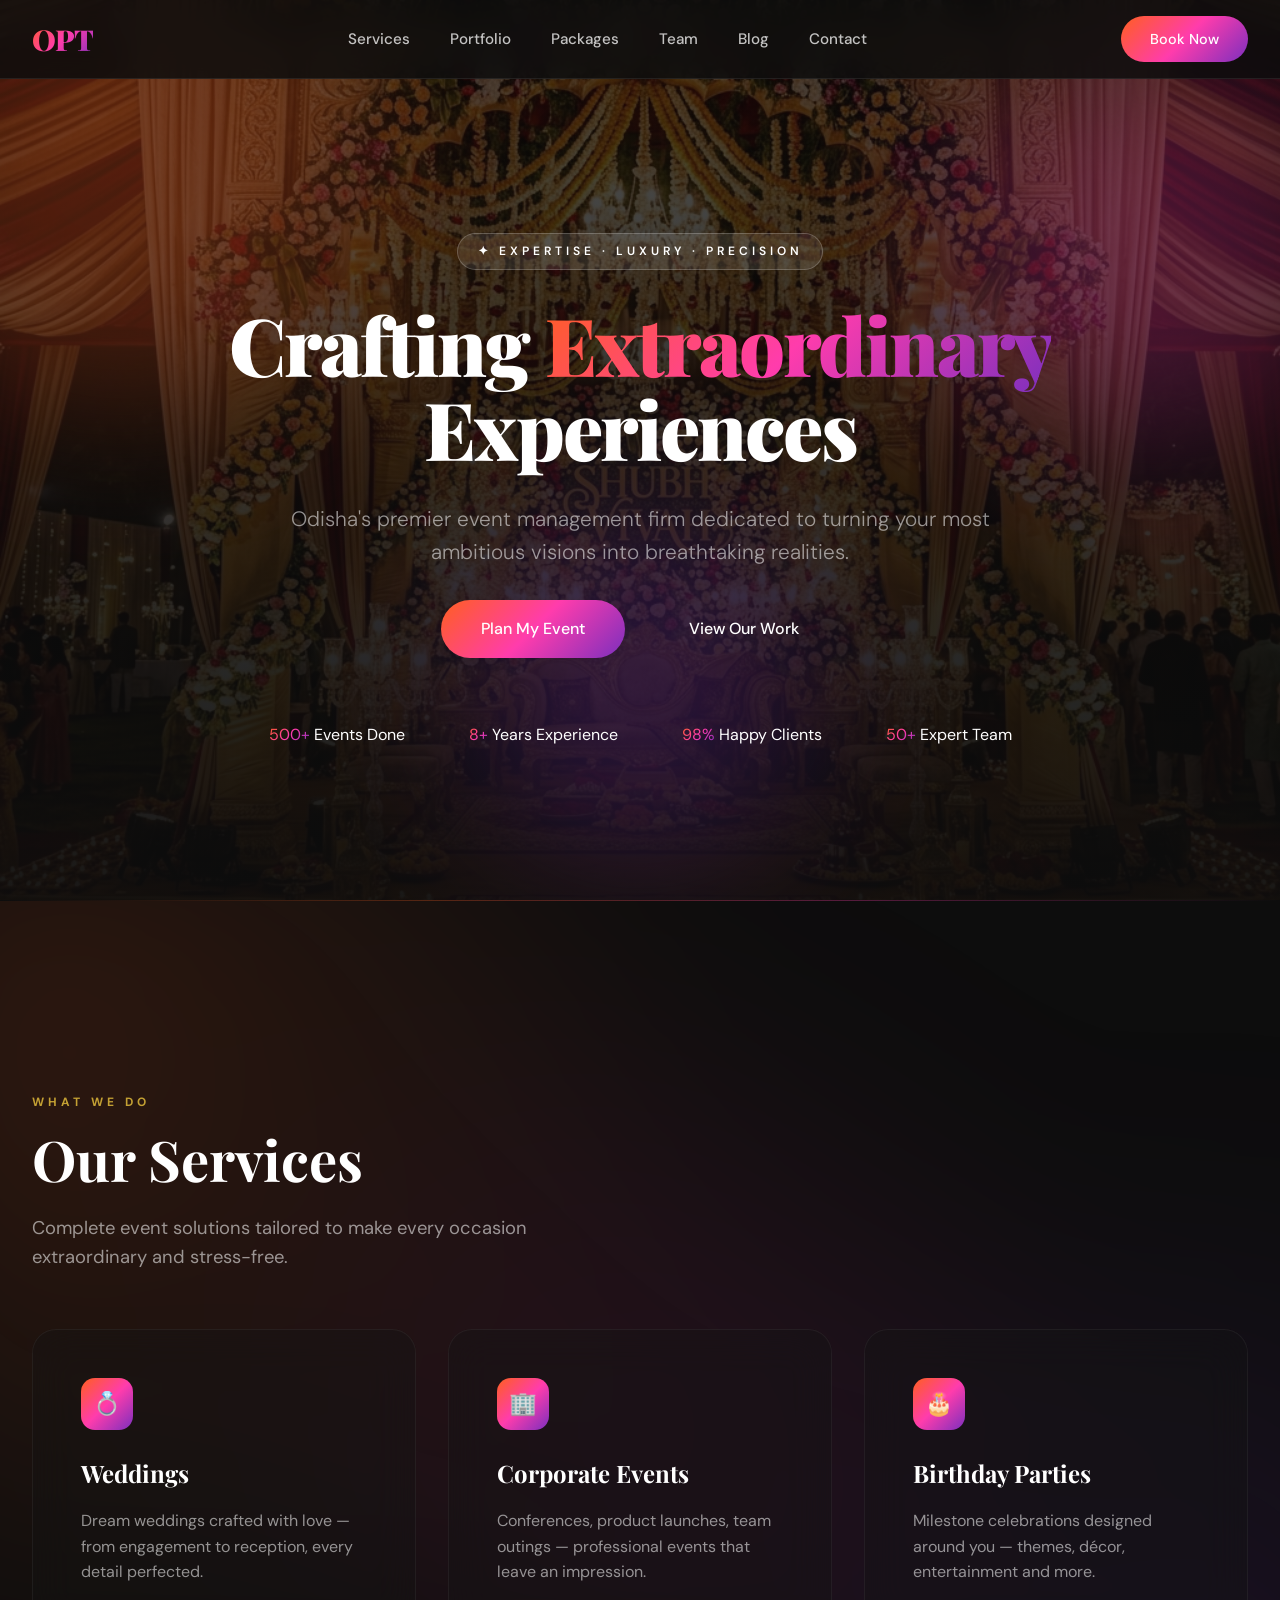
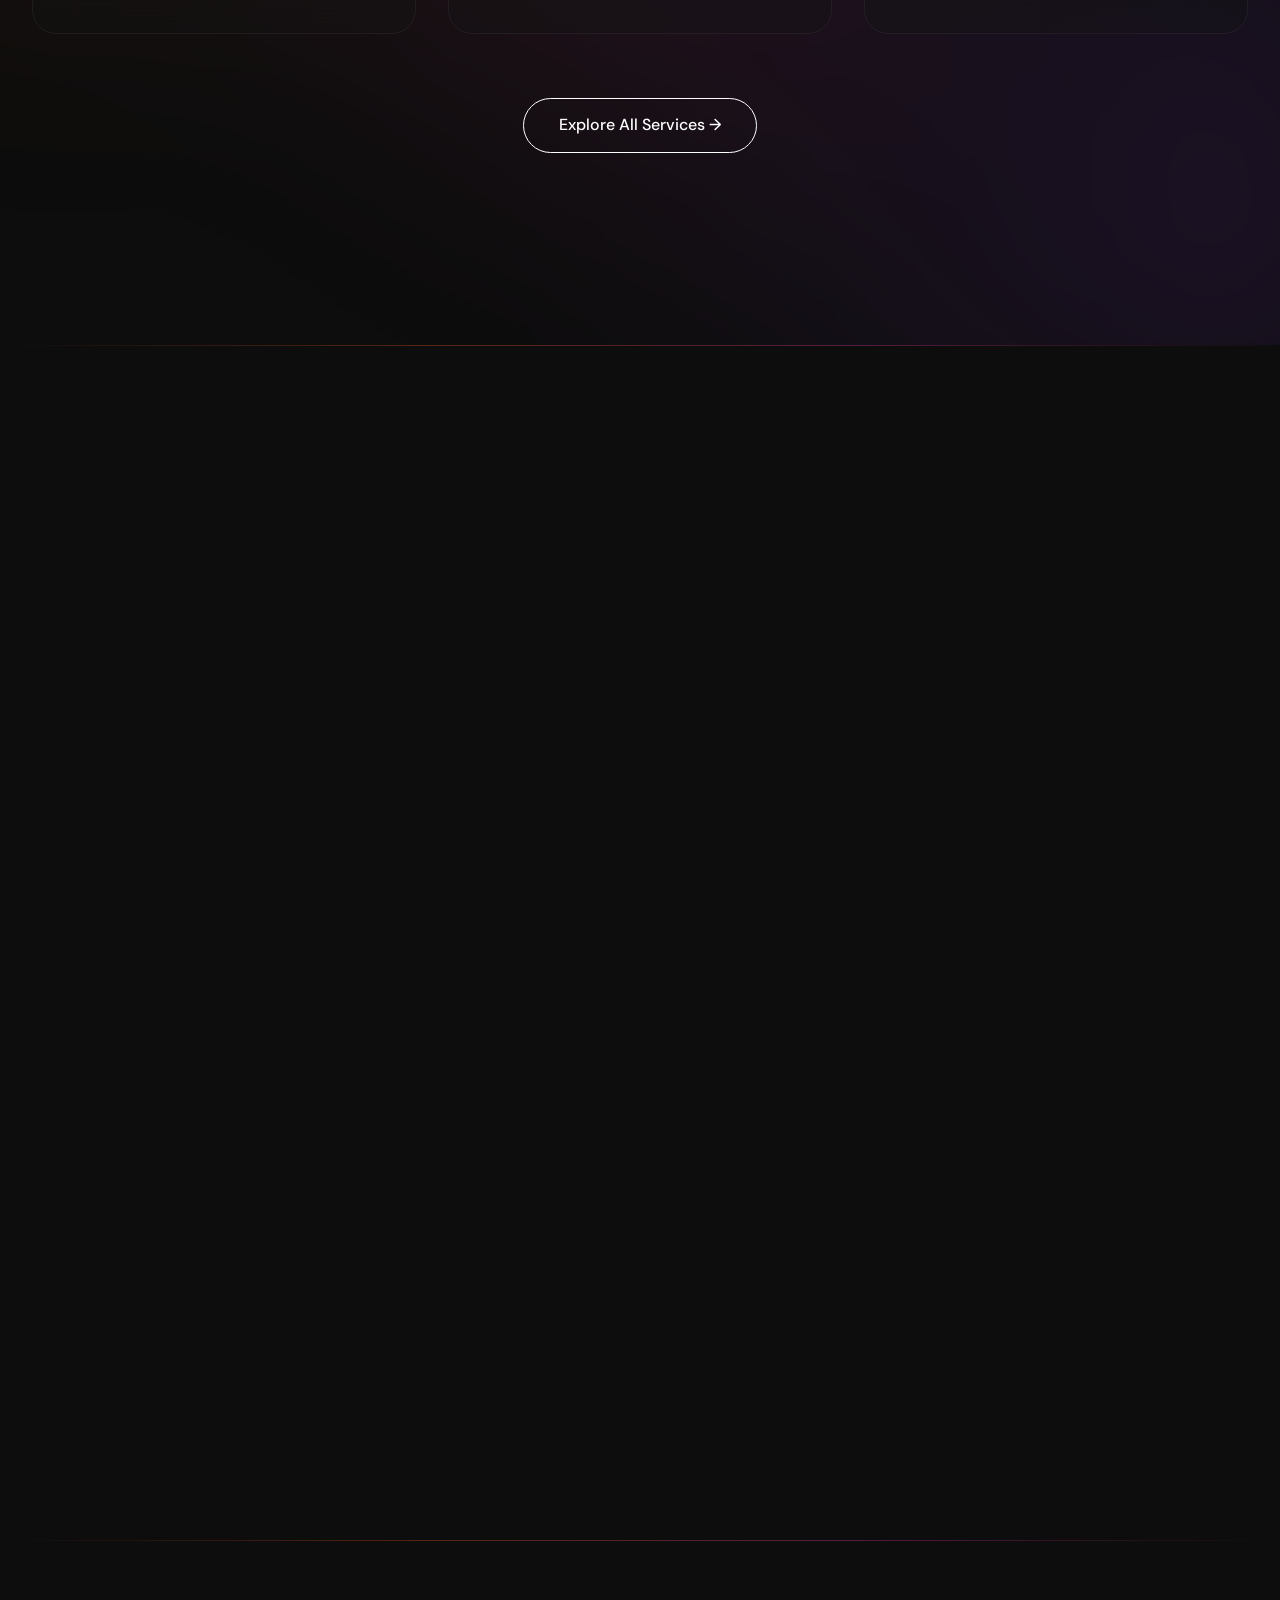
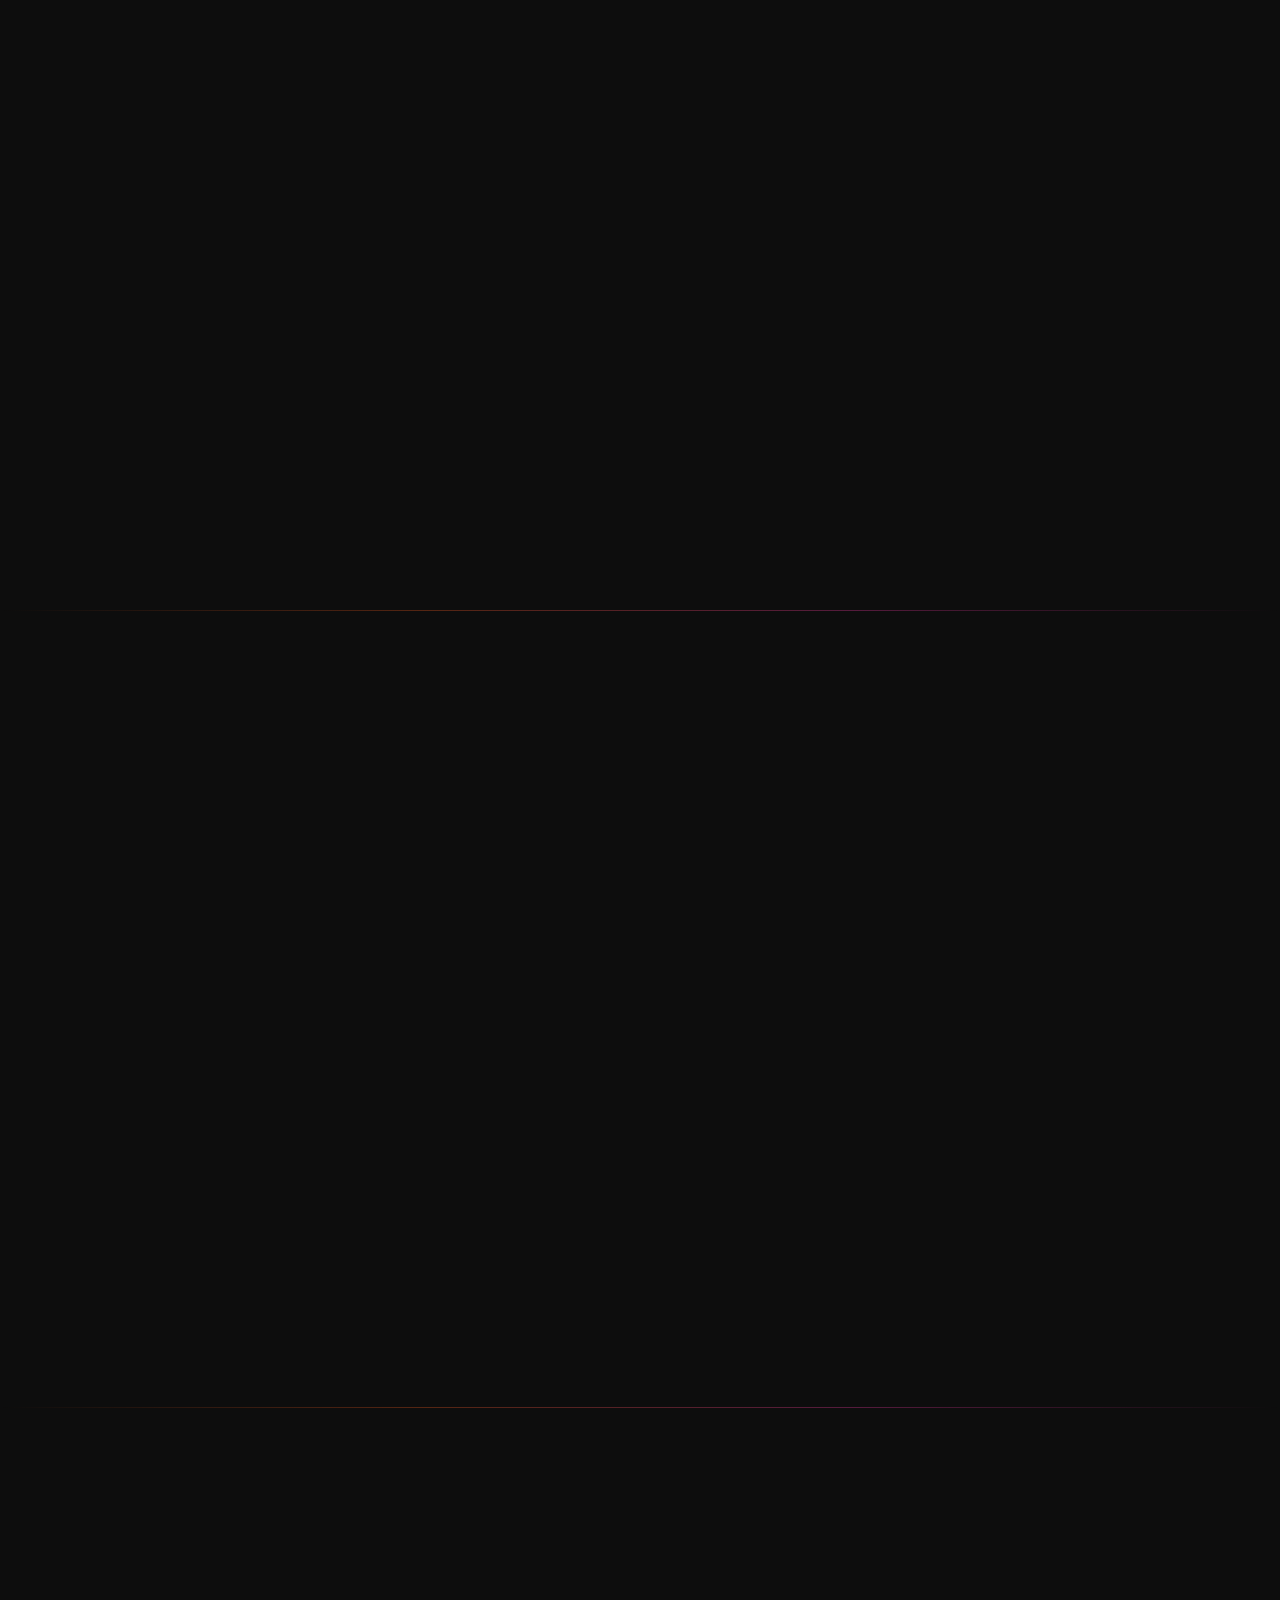
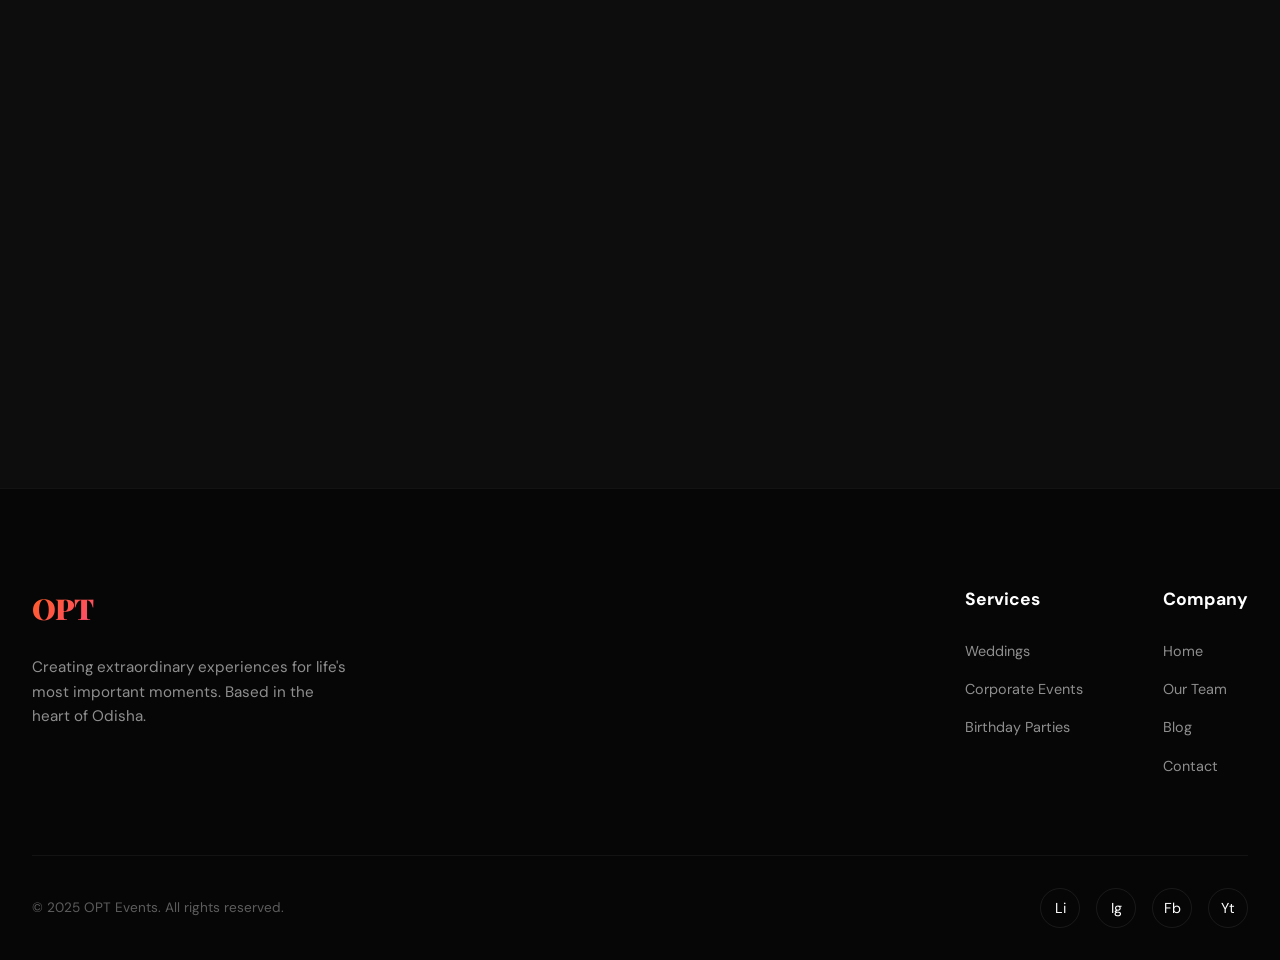
==== commit 51f6ff6e: "revert: remove location badge and restore original action buttons in hero section" ====
--- a/index.html
+++ b/index.html
@@ -12,7 +12,7 @@
     <link href="https://fonts.googleapis.com/css2?family=DM+Sans:ital,opsz,wght@0,9..40,300;0,9..40,400;0,9..40,500;0,9..40,600;1,9..40,400&family=Playfair+Display:ital,wght@0,700;0,900;1,700&display=swap" rel="stylesheet">
     
     <!-- Global Styles -->
-    <link rel="stylesheet" href="style.css?v=15">
+    <link rel="stylesheet" href="style.css?v=16">
 </head>
 <body>
 
@@ -57,12 +57,9 @@
                 <span class="hero-badge" style="letter-spacing: 4px;">✦ EXPERTISE · LUXURY · PRECISION</span>
                 <h1 style="font-size: clamp(3rem, 8vw, 5rem); letter-spacing: -2px;">Crafting <span class="gradient-text">Extraordinary</span> Experiences</h1>
                 <p style="font-size: 1.3rem; max-width: 700px; margin-bottom: 2rem;">Odisha's premier event management firm dedicated to turning your most ambitious visions into breathtaking realities.</p>
-                <div class="hero-location" style="display: inline-flex; align-items: center; gap: 10px; background: rgba(255,255,255,0.05); padding: 0.8rem 1.5rem; border-radius: 50px; border: 1px solid rgba(255,255,255,0.1); margin-bottom: 4rem; backdrop-filter: blur(10px);">
-                    <svg viewBox="0 0 24 24" width="20" height="20" fill="none" stroke="var(--accent-orange)" stroke-width="2" stroke-linecap="round" stroke-linejoin="round">
-                        <path d="M21 10c0 7-9 13-9 13s-9-6-9-13a9 9 0 0 1 18 0z"></path>
-                        <circle cx="12" cy="10" r="3"></circle>
-                    </svg>
-                    <span style="letter-spacing: 1px; font-weight: 500;">Bhubaneswar, Odisha</span>
+                <div class="hero-btns reveal reveal-delay-2" style="display: flex; gap: 1.5rem; justify-content: center; margin-bottom: 4rem;">
+                    <a href="contact.html" class="btn btn-primary" style="padding: 1rem 2.5rem; border-radius: 50px;">Plan My Event</a>
+                    <a href="portfolio.html" class="btn btn-outline" style="padding: 1rem 2.5rem; border-radius: 50px; border: 1px solid var(--border-color); color: white; text-decoration: none; transition: var(--transition-smooth);">View Our Work</a>
                 </div>
                 <div class="stats-grid">
                     <div class="stat-item">
